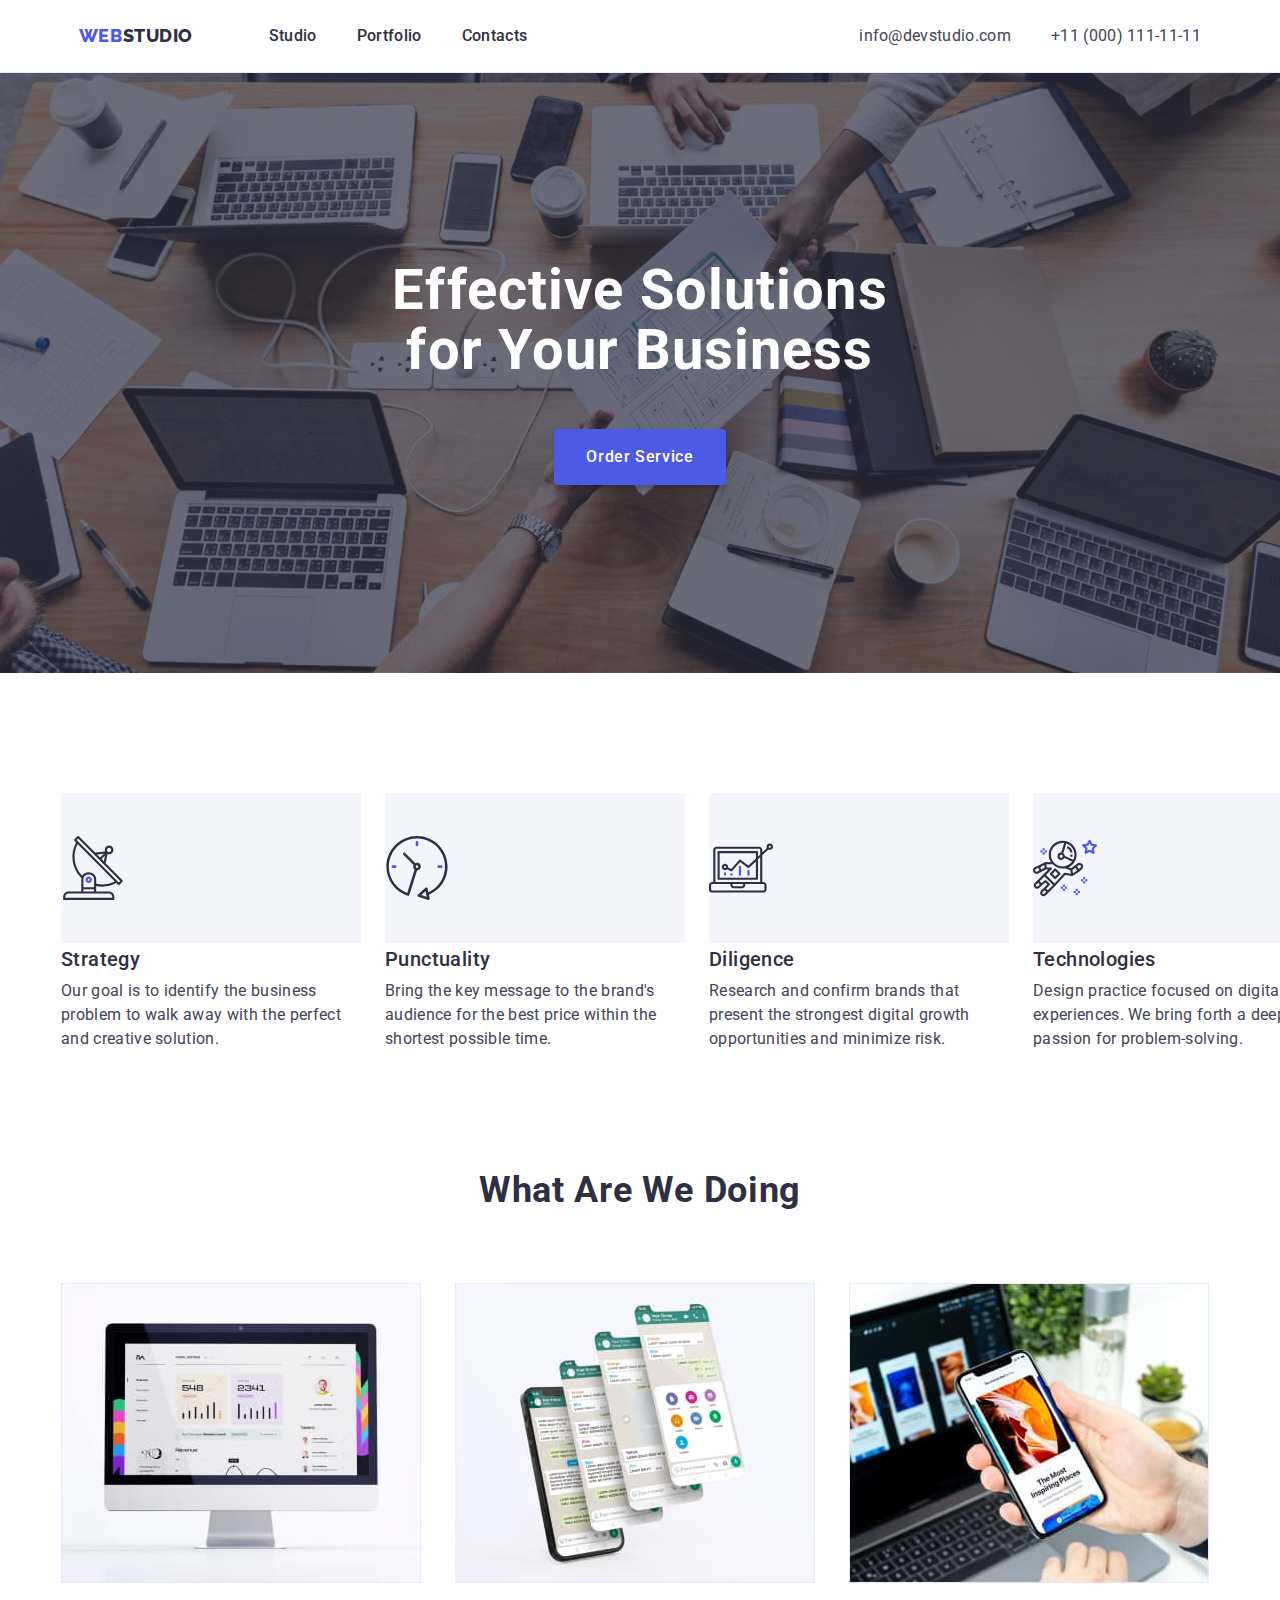
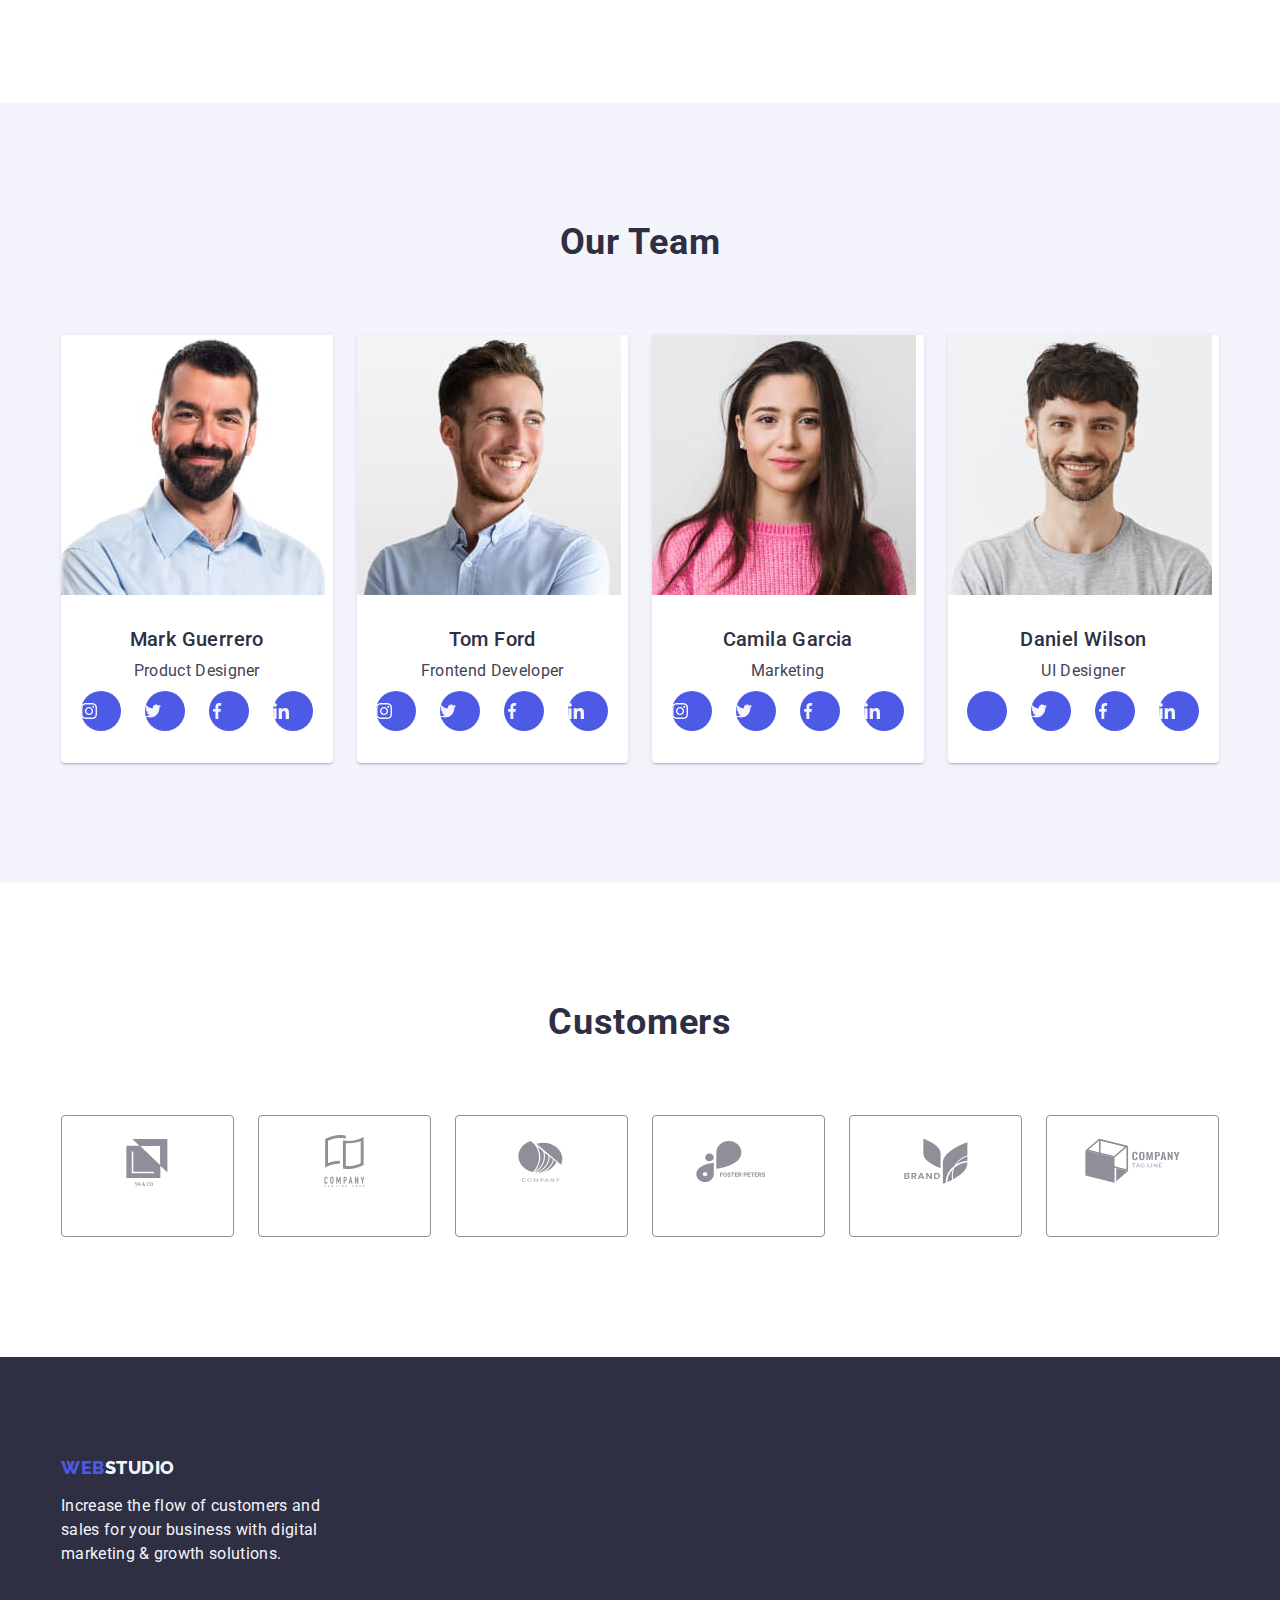
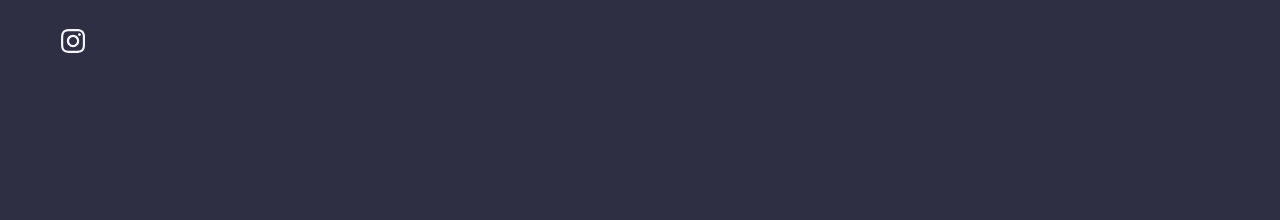
==== index.html @ 4e918d01 "draft 1" ====
<!DOCTYPE html>
<html lang="en">
<head>
    <meta charset="UTF-8">
    <meta name="viewport" content="width=device-width, initial-scale=1.0">
    <title>WebStudio</title> 
    <link rel="stylesheet" href="https://cdnjs.cloudflare.com/ajax/libs/modern-normalize/2.0.0/modern-normalize.min.css" integrity="sha512-4xo8blKMVCiXpTaLzQSLSw3KFOVPWhm/TRtuPVc4WG6kUgjH6J03IBuG7JZPkcWMxJ5huwaBpOpnwYElP/m6wg==" crossorigin="anonymous" referrerpolicy="no-referrer" />
    <link rel="stylesheet" href="./css/styles.css">
    <link rel="preconnect" href="https://fonts.googleapis.com">
    <link rel="preconnect" href="https://fonts.gstatic.com" crossorigin>
    <link href="https://fonts.googleapis.com/css2?family=Raleway:wght@800&family=Roboto:ital,wght@0,400;0,500;0,700;1,900&display=swap" rel="stylesheet">
</head>
<body>
    
    <header class="header">        
        <div class="container">
            <nav class="navigation">
                <a href="./index.html" class="header-logo link">Web<span class="header-logo-studio">Studio</span></a>
                <ul class="nav-menu list">               
                    <li><a class="nav-menu-studio link" href="./index.html">Studio</a></li>
                    <li><a class="nav-menu-studio link" href="./portfolio.html">Portfolio</a></li>
                    <li><a class="nav-menu-studio link" href="">Contacts</a></li>
                </ul>
            </nav>
            <address class="address-menu">
                <ul class="address-menu-list list">
                    <li><a href="mailto:info@devstudio.com" class="address-menu-list-item link">info@devstudio.com</a></li>
                    <li><a href="tel:+110001111111"  class="address-menu-list-item link">+11 (000) 111-11-11</a></li>
                </ul>
            </address>
        </div>
    </header>   
    <main>
        <section class="section-studio-first">
            <div class="container">
                <h1 class="webstudio-title">Effective Solutions for Your Business</h1>
                <button class="order-service" type="button">Order Service</button>
            </div>
        </section>
        <section class="section-studio-second">
            <div class="container">
                <h2 class="visually-hidden">WebStudio principles</h2>
                <ul class="section-studio-list list">
                    <li class="section-studio-list-element">
                        <svg class="studio-list-images">
                            <use href="./images/icons.svg#icon-antenna" width="64"></use>
                        </svg>
                        <h3 class="section-studio-list-item">Strategy</h3>
                        <p class="section-studio-list-text">Our goal is to identify the business problem to walk away with the perfect and creative solution.</p>
                    </li>
                    <li class="section-studio-list-element">
                        <svg class="studio-list-images">
                            <use href="./images/icons.svg#icon-clock" width="64"></use>
                        </svg>
                        <h3 class="section-studio-list-item">Punctuality</h3>
                        <p class="section-studio-list-text">Bring the key message to the brand's audience for the best price within the shortest possible time.</p>
                    </li>
                    <li class="section-studio-list-element">
                        <svg class="studio-list-images">
                            <use href="./images/icons.svg#icon-diagram" width="64"></use>
                        </svg>
                        <h3 class="section-studio-list-item">Diligence</h3>
                        <p class="section-studio-list-text">Research and confirm brands that present the strongest digital growth opportunities and minimize risk.</p>
                    </li>
                    <li class="section-studio-list-element">
                        <svg class="studio-list-images">
                            <use href="./images/icons.svg#icon-astronaut" width="64"></use>
                        </svg>
                        <h3 class="section-studio-list-item">Technologies</h3>
                        <p class="section-studio-list-text">Design practice focused on digital experiences. We bring forth a deep passion for problem-solving.</p>
                    </li>
                </ul>
            </div>
        </section>

        <section class="section-studio-third">
            <div class="container">
                <h2 class="section-studio-title">What are we doing</h2>            
                <ul class="section-studio-list list">
                    <li class="studio-image">
                        <img src="./images/studio-computer.jpg" width="360" alt="PC Screen">
                    </li>
                    <li class="studio-image">
                        <img src="./images/studio-phonescreen.jpg" width="360" alt="Phone">
                    </li>
                    <li class="studio-image">
                        <img src="./images/studio-phone-comp.jpg" width="360" alt="Phone and Notebook">
                    </li>
                </ul>       
            </div>     
        </section>

        <section class="section-studio-fourth">
            <div class="container">
                <h2 class="section-studio-title">Our Team</h2>
                <ul class="section-studio-list list">
                    <li class="section-studio-list-box">
                        <img src="./images/studio-team-mark.jpg" alt="Mark Guerrero" width="264" class="team-photo link">
                        <div class="team-name-position">
                            <h3 class="section-studio-list-name">Mark Guerrero</h3>
                            <p class="section-studio-list-position">Product Designer</p>
                            <div class="social-links">
                                <a href="https://www.instagram.com/" target="_blank" class="link">
                                    <svg class="social-links-item">
                                        <use href="./images/icons.svg#icon-instagram" width="16"></use>
                                    </svg>
                                </a>
                                <a href="https://www.twitter.com/" target="_blank" class="link">
                                    <svg class="social-links-item">
                                        <use href="./images/icons.svg#icon-twitter" width="16"></use>
                                    </svg>
                                </a>
                                <a href="https://www.facebook.com/" target="_blank" class="link">
                                    <svg class="social-links-item">
                                        <use href="./images/icons.svg#icon-facebook" width="16"></use>
                                    </svg>
                                </a>
                                <a href="https://www.linkedin.com/" target="_blank" class="link">
                                    <svg class="social-links-item">
                                        <use href="./images/icons.svg#icon-linkedin" width="16"></use>
                                    </svg>
                                </a>
                            </div>
                        </div>
                    </li>
                    <li class="section-studio-list-box">
                        <img src="./images/studio-team-tom.jpg" alt="Tom Ford" width="264" class="team-photo link">
                        <div class="team-name-position">
                            <h3 class="section-studio-list-name">Tom Ford</h3>
                            <p class="section-studio-list-position">Frontend Developer</p>
                            <div class="social-links">
                                <a href="https://www.instagram.com/" target="_blank" class="link">
                                    <svg class="social-links-item">
                                        <use href="./images/icons.svg#icon-instagram" width="16"></use>
                                    </svg>
                                </a>
                                <a href="https://www.twitter.com/" target="_blank" class="link">
                                    <svg class="social-links-item">
                                        <use href="./images/icons.svg#icon-twitter" width="16"></use>
                                    </svg>
                                </a>
                                <a href="https://www.facebook.com/" target="_blank" class="link">
                                    <svg class="social-links-item">
                                        <use href="./images/icons.svg#icon-facebook" width="16"></use>
                                    </svg>
                                </a>
                                <a href="https://www.linkedin.com/" target="_blank" class="link">
                                    <svg class="social-links-item">
                                        <use href="./images/icons.svg#icon-linkedin" width="16"></use>
                                    </svg>
                                </a>
                            </div>
                        </div>
                    </li>
                    <li class="section-studio-list-box">
                        <img src="./images/studio-team-camila.jpg" alt="Camila Garcia" width="264" class="team-photo link">
                        <div class="team-name-position">
                            <h3 class="section-studio-list-name">Camila Garcia</h3>
                            <p class="section-studio-list-position">Marketing</p>
                            <ul class="social-links">
                                <li>
                                    <a href="https://www.instagram.com/" target="_blank" class="link">
                                        <svg class="social-links-item">
                                            <use href="./images/icons.svg#icon-instagram" width="16" fill="none"></use>
                                        </svg>
                                    </a>
                                </li>
                                <li>
                                    <a href="https://www.twitter.com/" target="_blank" class="link">
                                        <svg class="social-links-item">
                                            <use href="./images/icons.svg#icon-twitter" width="16"></use>
                                        </svg>
                                    </a>
                                </li>
                                <li>
                                    <a href="https://www.facebook.com/" target="_blank" class="link">
                                        <svg class="social-links-item">
                                            <use href="./images/icons.svg#icon-facebook" width="16"></use>
                                        </svg>
                                    </a>
                                </li>
                                <li>
                                    <a href="https://www.linkedin.com/" target="_blank" class="link">
                                        <svg class="social-links-item">
                                            <use href="./images/icons.svg#icon-linkedin" width="16"></use>
                                        </svg>
                                    </a>
                                </li>
                            </ul>
                        </div>
                    </li>
                    <li class="section-studio-list-box">
                        <img src="./images/studio-team-daniel.jpg" alt="Daniel Wilson" width="264" class="team-photo link">
                        <div class="team-name-position">
                            <h3 class="section-studio-list-name">Daniel Wilson</h3>
                            <p class="section-studio-list-position">UI Designer</p>
                            <ul class="social-links">
                                <li class="social-links-item">
                                    <a href="https://www.instagram.com/" target="_blank" class="social-links-btn link">
                                        <svg">
                                            <use href="./images/icons.svg#icon-instagram" width="16"></use>
                                        </svg>
                                    </a>
                                </li>
                                <li class="social-links-item">
                                    <a href="https://www.twitter.com/" target="_blank" class="social-links-btn link">
                                        <svg>
                                            <use href="./images/icons.svg#icon-twitter" width="16"></use>
                                        </svg>
                                    </a>
                                </li class="social-links-item">
                                <li>
                                    <a href="https://www.facebook.com/" target="_blank" class="social-links-btn link">
                                        <svg>
                                            <use href="./images/icons.svg#icon-facebook" width="16"></use>
                                        </svg>
                                    </a>
                                </li class="social-links-item">
                                <li>
                                    <a href="https://www.linkedin.com/" target="_blank" class="social-links-btn link">
                                        <svg>
                                            <use href="./images/icons.svg#icon-linkedin" width="16"></use>
                                        </svg>
                                    </a>
                                </li>
                            </ul>
                        </div>
                    </li>
                </ul>
            </div>
        </section>
        <section class="section-studio-fifth">
            <div class="container">
                <h2 class="section-studio-title">Customers</h2>
                <ul class="customers-list">
                    <li class="customers-list-item">
                        <svg class="costomers-logo" width="104" height="56">
                            <use href="./images/icons.svg#icon-logo-client-1"></use>
                        </svg>
                    </li>
                    <li class="customers-list-item">
                        <svg class="costomers-logo" width="104" height="56">
                            <use href="./images/icons.svg#icon-logo-client-2"></use>
                        </svg>
                    </li>
                    <li class="customers-list-item">
                        <svg class="costomers-logo" width="104" height="56">
                            <use href="./images/icons.svg#icon-logo-client-3"></use>
                        </svg>
                    </li>
                    <li class="customers-list-item">
                        <svg class="costomers-logo" width="104" height="56">
                            <use href="./images/icons.svg#icon-logo-client-4"></use>
                        </svg>  
                    </li>           
                    <li class="customers-list-item">
                        <svg class="costomers-logo" width="104" height="56">
                            <use href="./images/icons.svg#icon-logo-client-5"></use>
                        </svg>  
                    </li>               
                    <li class="customers-list-item">
                        <svg class="costomers-logo" width="104" height="56">
                            <use href="./images/icons.svg#icon-logo-client-6"></use>
                        </svg>
                    </li>                 

                </ul>
            </div>
        </section>
    </main>

    <footer class="footer">
        <div class="container">
            <div class="footer-wrap">
                <div class="footer-part-first">
                    <a href="./index.html" class="footer-logo link">Web<span class="footer-logo-studio">Studio</span></a>
                <p class="footer-text">Increase the flow of customers and sales for your business with digital marketing & growth solutions.</p>
                </div> 
                <ul class="footer-social-list">
                    <li>
                        <a href="https://www.instagram.com/" target="_blank" class="link">
                            <svg class="footer-links-btn">
                                <use href="./images/icons.svg#icon-instagram" width="24"></use>
                            </svg>
                        </a> 
                    </li>
                </ul>
            </div>
        </div>
        
    </footer>

</body>
</html>
---- css/styles.css ----
h1,
h2,
h3,
h4,
h5,
h6 {
    margin: 0;
}
p {
    margin: 0;
}
ul {
    margin: 0;
    padding: 0;
    list-style-type: none;
}
img {
    display: block;
    max-width: 100%;
}   
:root {
    --primary-font: 'Roboto', sans-serif;
    --title-font: 'Raleway', sans-serif;
    --primary-black-color: #2E2F42;
    --primary-white-color: #FFFFFF;
    --primary-brand-color: #4D5AE5;
    --pressed-state-color: #404BBF;
    --body-text-color: #434455;
    --helper-text-color: #8E8F99;
    --primary-success-color: #31D0AA;
    --primary-accent-color: #E7E9FC;
    --secondary-accent-color: #0288d1;
    --active-link-color: #f44336;
    --white: #FFF;
    --cloud: #F4F4FD;
    --grey-70perc: #2E2F42B2;
}
body {
    font-family: var(--primary-font);
    color: var(--body-text-color);
    background-color: var(--primary-white-color);
    margin: 0;   
}
.list {
    list-style: none;
}
.link {
    text-decoration: none;    
}
address {
    font-style: normal;
}
.container {
    padding-left: 15px;
    padding-right: 15px;
    width: 1158px;
    justify-content: center;
    margin: 0 auto;
}

.visually-hidden {
    position: absolute;
    width: 1px;
    height: 1px;
    margin: -1px;
    border: 0;
    padding: 0;
    white-space: nowrap;
    clip-path: inset(100%);
    clip: rect(0 0 0 0);
    overflow: hidden;
    }
/* header */
header {
    background-color: var(--white);
    margin: 0;
    list-style-type: none;
    padding: 24px 0;
    border-bottom: 1px solid var(--primary-accent-color);
}
.header .container {
    display: flex;
    padding-left: 15;  
    padding-right: 15;
}
.navigation {
    display: flex;
    margin-right: 332px;
    align-items: center; 
}
.nav-menu {
    display: flex;
    gap: 40px;
}
.address-menu-list {
    display: flex;
    gap: 40px;
}
.header-logo {
    font-family: var(--title-font);
    font-size: 18px;
    font-weight: 800;
    letter-spacing: 0.03em;
    text-transform: uppercase;
    line-height: 1.17;
    color: var(--primary-brand-color);  
    margin-right: 76px;  
}
.header-logo-studio {
    color: var(--primary-black-color);
    padding: 24px 0;
}
.nav-menu-studio {
    font-size: 16px;
    font-weight: 500;
    letter-spacing: 0.02em;
    line-height: 1.5;
    color: var(--primary-black-color);
    padding: 24px 0;

}
.nav-menu-studio:hover,
.nav-menu-studio:focus {
    color: var(--pressed-state-color);

}
.address-menu-list-item {
    font-size: 16px;
    line-height: 1.5;
    letter-spacing: 0.02em;
    color: var(--body-text-color);
}
.address-menu-list-item:hover,
.address-menu-list-item:focus {
    color: var(--pressed-state-color);
}

/* Studio sections*/

.section-studio-first {
    background: var(--grey-70perc);
    background-image: linear-gradient(rgba(46, 47, 66, 0.7), 
    rgba(46, 47, 66, 0.7)), 
    url(../images/people-office.jpg);
    padding: 188px 0;
    background-repeat: no-repeat;
    background-position: center center;
    background-size: cover;
}
.section-studio-first .container {
    display: flex;
    text-align: center;   
    flex-direction: column;
    align-items: center;
}
.webstudio-title {    
    font-size: 56px;
    line-height: 1.07;
    letter-spacing: 0.02em;
    color: var(--primary-white-color); 
    max-width: 496px;
}
.order-service {
    display: block;
    font-family: var(--primary-font);
    background: var(--primary-brand-color);
    color: var(--primary-white-color);
    font-weight: 500;
    font-size: 16px;
    line-height: 1.5;
    letter-spacing: 0.04em;
    cursor: pointer;
    padding: 16px 32px;
    border-radius: 4px;
    box-shadow: 0px 4px 4px 0px rgba(0, 0, 0, 0.15);
    border: none;
    margin-top: 48px;
    min-width: 169px;  
    height: 56px;
    }
.order-service:hover,
.order-service:focus {
    background-color: var(--pressed-state-color);
}
.section-studio-title {
    font-size: 36px;
    line-height: 1.11;
    text-align: center;
    letter-spacing: 0.02em;
    text-transform: capitalize;
    color: var(--primary-black-color);
    margin-bottom: 72px;
}
.section-studio-second,
.section-studio-third,
.section-studio-fourth,
.section-studio-fifth {
    padding: 120px 0;
}
.section-studio-second {
    padding-bottom: 0;
}
.section-studio-fourth {
    background-color: var(--cloud);
}
.section-studio-list {
    display: flex; 
    gap: 24px;    
}
.studio-list-images {
    background-color: var(--cloud);
}
.section-studio-list-element {
    flex-basis: calc((100% - 72px) / 4);
}
.section-studio-list-name {
    background-color: var(--primary-white-color);
    margin-bottom: 8px;
    text-align: center;
}
.section-studio-list-item,
.section-studio-list-name {
    color: var(--primary-black-color);
    font-size: 20px;
    font-weight: 500;
    line-height: 24px;
    letter-spacing: 0.02em;
    line-height: 1.2;
    margin-bottom: 8px;
}
.section-studio-list-text,
.section-studio-list-position {
    color: var(--body-text-color);
    font-size: 16px;
    line-height: 1.5;
    letter-spacing: 0.02em;    
}
.section-studio-list-position {
    text-align: center;
    margin-bottom: 8px;
}
.studio-image {
    flex-basis: calc((100% - 48px) / 3);
}
.section-studio-list-box {
    background-color: var(--primary-white-color);
    flex-basis: calc((100% - 3 * 24px) / 4);
    border-radius: 0px 0px 4px 4px;
    box-shadow: 0px 2px 1px 0px rgba(46, 47, 66, 0.08), 0px 1px 1px 0px rgba(46, 47, 66, 0.16), 0px 1px 6px 0px rgba(46, 47, 66, 0.08);
}
.team-photo {
    background-color: var(--primary-white-color);
}
.team-name-position {
    padding: 32px 16px;
}
.social-links {
    display: flex;
    gap: 24px;
    flex-shrink: 0;
    align-self: flex-end;
    justify-content: center;
    align-items: center;
}
.social-links-item {
    display: flex;
    justify-content: center;
    align-items: center;
} 
.social-links .link {
    display: flex;
    justify-content: center;
    align-items: center;
    width: 40px;
    height: 40px;
    border-radius: 50%;
    background-color: var(--primary-brand-color);
}
.social-links .link:hover {
    background-color: var(--primary-success-color);
}
.customers-list {
    display: flex;
    justify-content: center;
    align-items: center; 
    gap: 24px;
    padding: 0;
    margin: 0;
    list-style: none;
    
}
.customer-logo {  

    align-items: center; 
    fill: #2a2a2a;
    
}
.customers-list-item {
    border-radius: 4px;
    border: 1px solid var(--helper-text-color);
    width: 168px;
    height: 88px;
    padding: 16px 32px;
}

/* footer */
.footer {
    background-color: var(--primary-black-color);
    padding: 100px 0;
}
.footer-logo {
    display: inline-block;
    font-family: var(--title-font);
    font-size: 18px;
    font-weight: 800;
    letter-spacing: 0.54px;
    text-transform: uppercase;
    line-height: 1.17;
    color: var(--primary-brand-color);  
    margin-bottom: 16px;
}
.footer-logo-studio {
    color: var(--cloud);
}
.footer-text {
    color: var(--cloud);
    line-height: 1.5;
    letter-spacing: 0.02em;
    max-width: 264px;
}
/* portfolio */
.portfolio-main {
    padding-top: 96px;
    padding-bottom: 120px;
}
.portfolio-buttons-list {
    display: flex;
    justify-content: center;
    gap: 24px;
    margin-bottom: 72px;
}
.portfolio-button-item {
    font-family: var(--primary-font);
    background-color: var(--cloud);
    color: var(--primary-brand-color);
    font-size: 16px;
    font-weight: 500;
    letter-spacing: 0.04em;
    line-height: 1.5;
    cursor: pointer;
    padding: 12px 24px;
    border-radius: 4px;
    border: 1px solid var(--primary-accent-color);
}
.portfolio-button-item:hover,
.portfolio-button-item:focus {
    color: var(--primary-white-color);
    background-color: var(--pressed-state-color);
    border: 1px solid transparent;
}
.portfolio-job-projects-item {
    display: flex;
    width: calc((100% - 48px)/3);
    border-bottom: 1px solid var(--primary-accent-color);
    }
.portfolio-job-projects-item {
    width: calc((100% - 48px)/3);         
}
.portfolio-job-projects-list {
    display: flex;
    flex-wrap: wrap;
    column-gap: 24px;
    row-gap: 48px;
    }
.portfolio-job-projects-name {
    display: flex;
    font-weight: 500;
    font-size: 20px;
    line-height: 1.2;
    letter-spacing: 0.02em;
    color: var(--primary-black-color); 
    margin-bottom: 8px;   
}
.portfolio-job-projects-theme {
    display: flex;
    font-size: 16px;
    line-height: 1.5;
    letter-spacing: 0.02em;
    color: var(--body-text-color); 
}
.job-projects-discription {
    padding: 32px 16px;
    border: 1px solid var(--primary-accent-color);
    border-top: none;
}
.overlay {
    display: inline-block;
    padding: 8px;
    background-color: #3f51b5;
    color: #fff;
    font-family: sans-serif;
    position: absolute;
    top: 0;
    left: 0;
    width: 100%;
    height: 100%;
    transform: translateY(100%);
    transition: transform 250ms ease-in-out;
    }
.portfolio-job-projects-item:hover .overlay {
    transform: translateY(0);
}
.portfolio-photo {
    overflow: hidden;
}
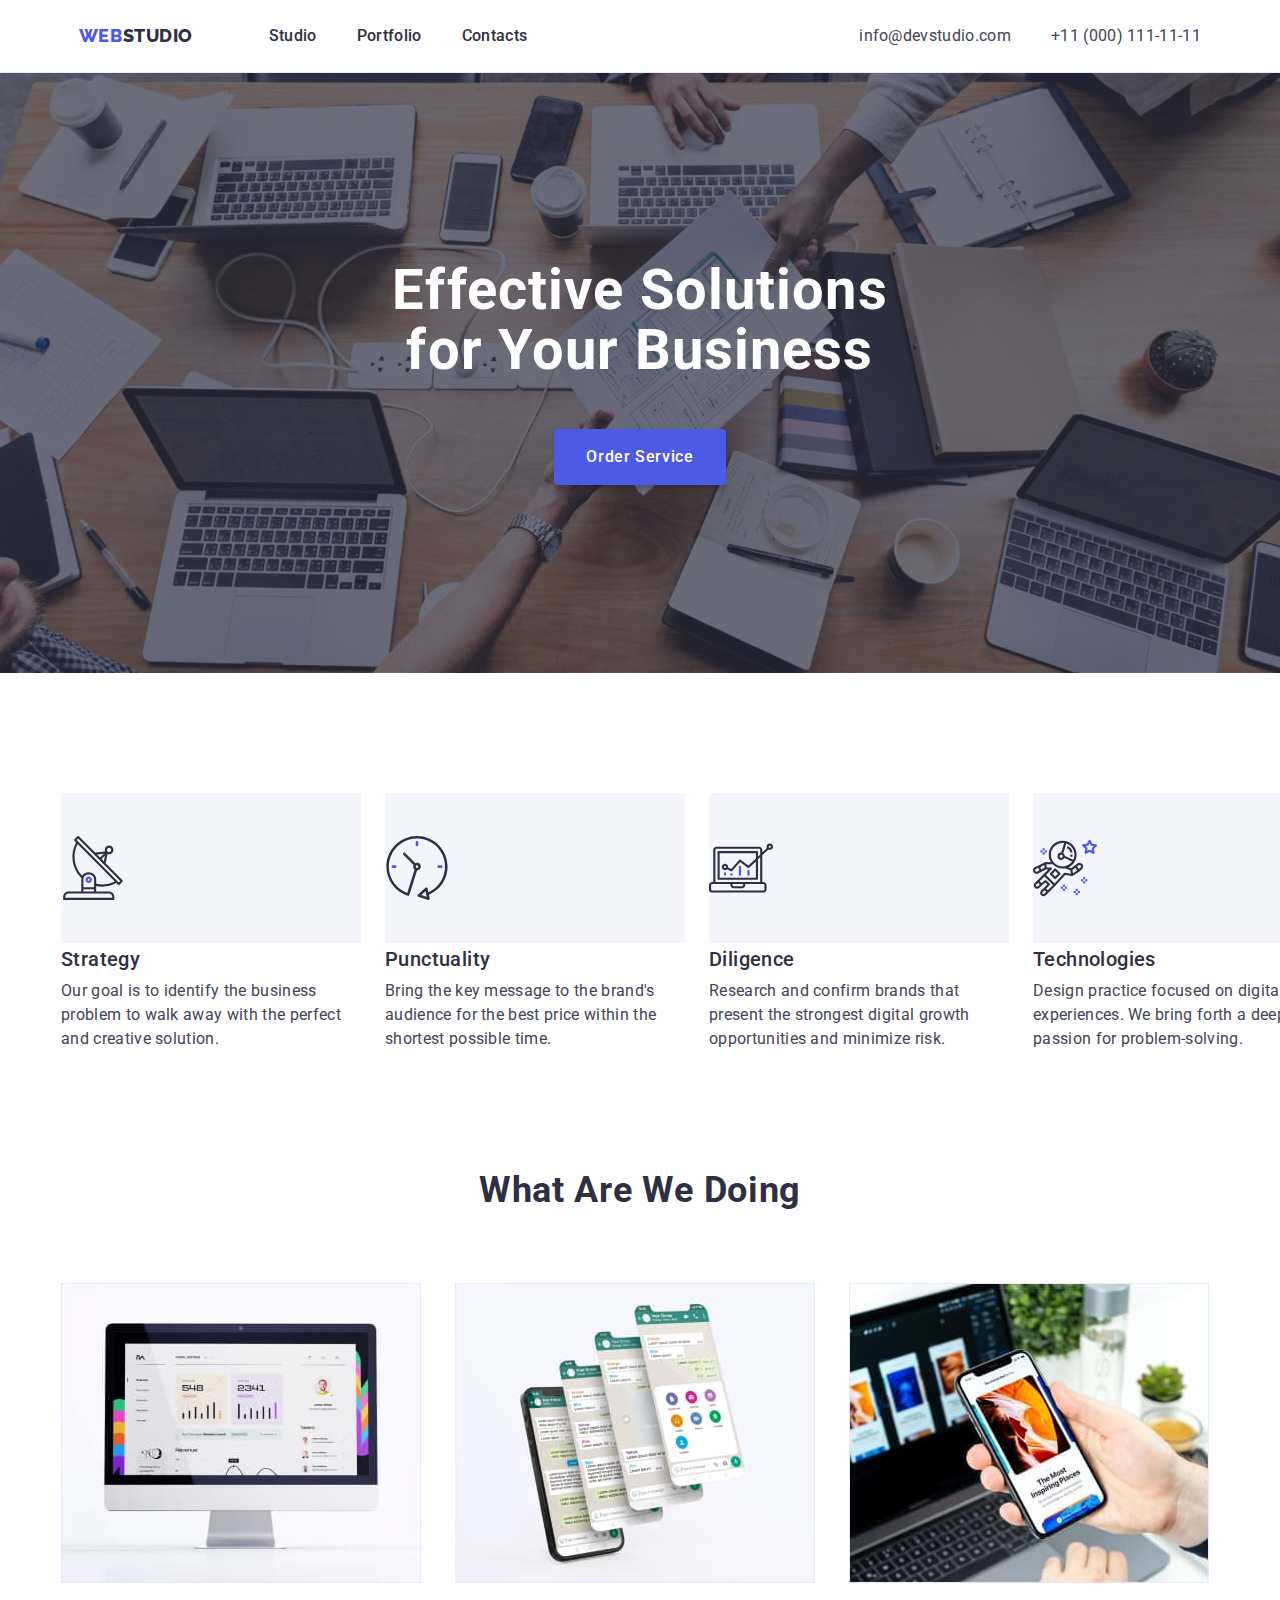
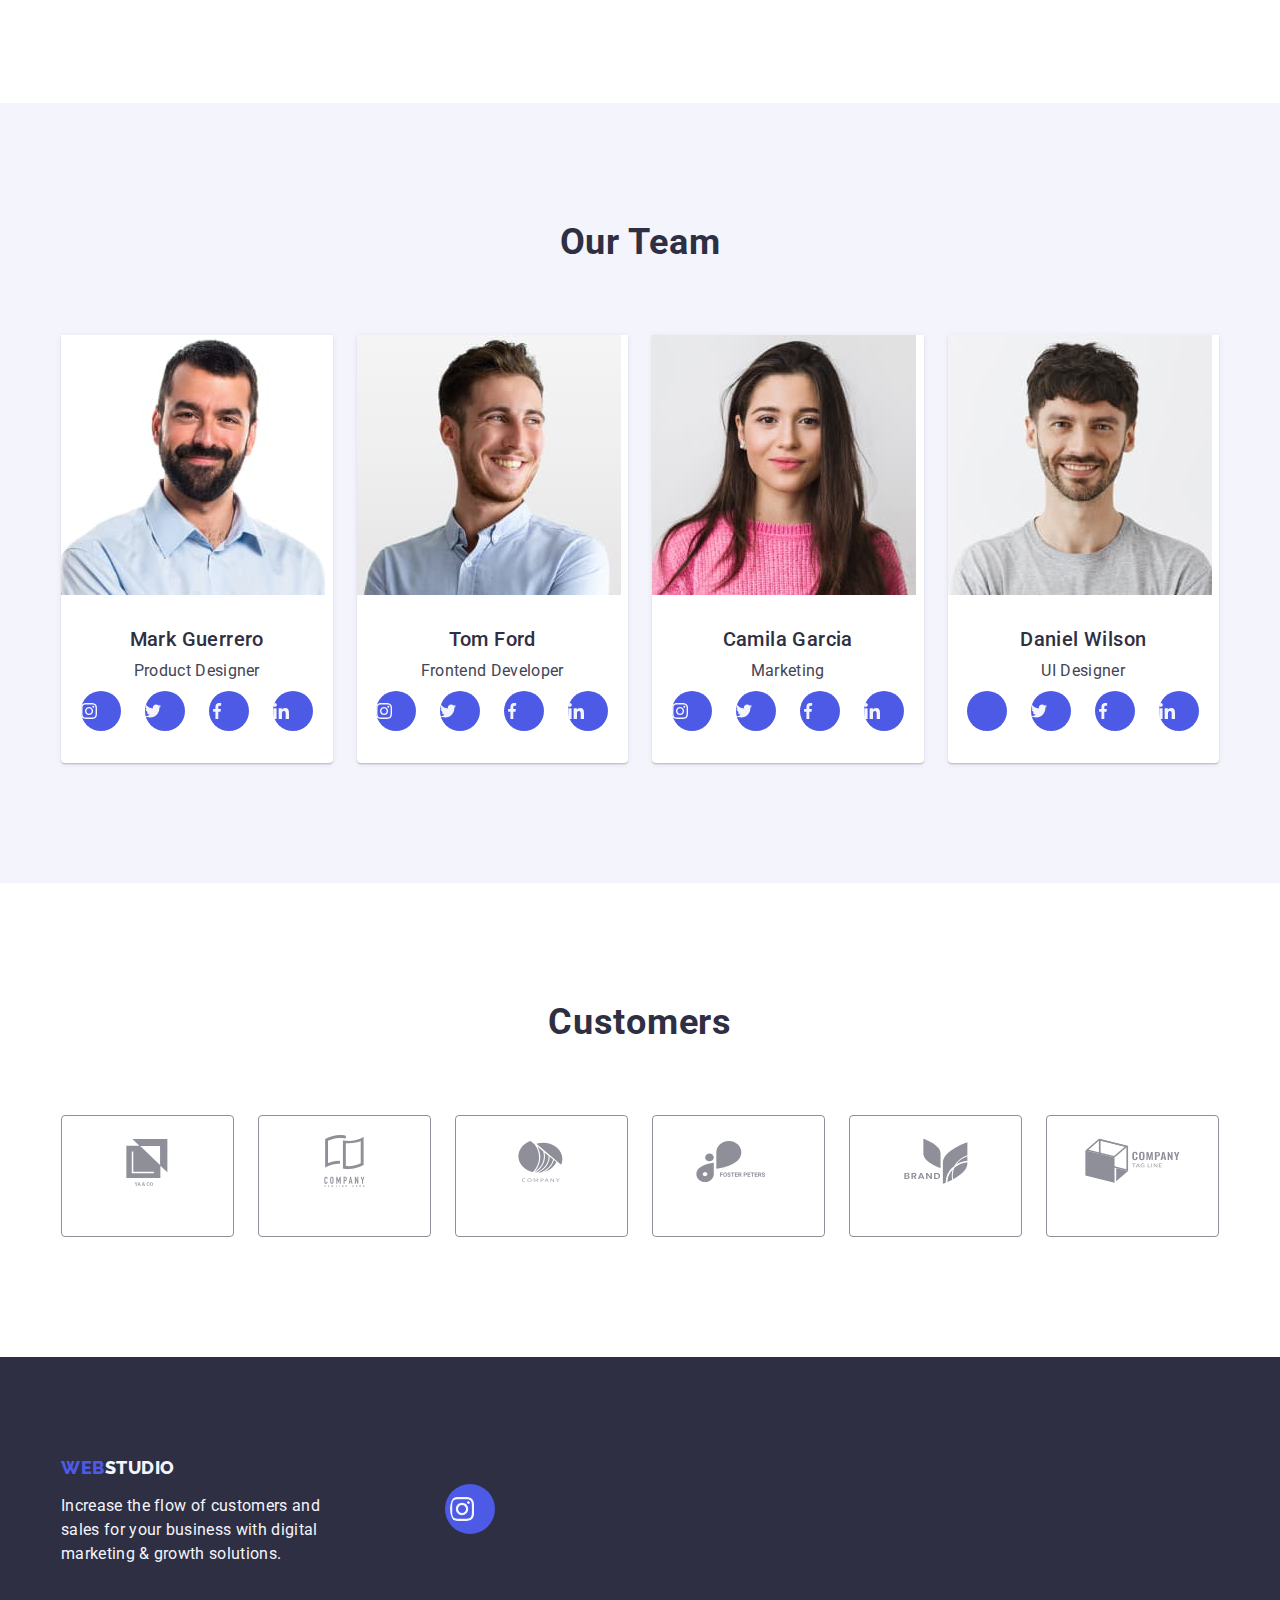
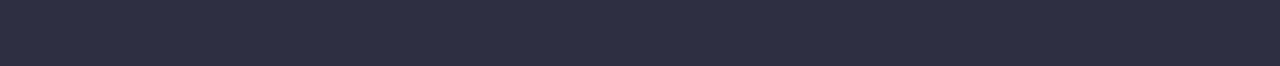
==== commit 5c7bf7ef: "draft 2" ====
--- a/index.html
+++ b/index.html
@@ -278,7 +278,7 @@
                 </div> 
                 <ul class="footer-social-list">
                     <li>
-                        <a href="https://www.instagram.com/" target="_blank" class="link">
+                        <a href="https://www.instagram.com/" target="_blank" class="social-links-btn link">
                             <svg class="footer-links-btn">
                                 <use href="./images/icons.svg#icon-instagram" width="24"></use>
                             </svg>
--- a/css/styles.css
+++ b/css/styles.css
@@ -318,6 +318,7 @@
     line-height: 1.17;
     color: var(--primary-brand-color);  
     margin-bottom: 16px;
+    box-sizing: border-box;
 }
 .footer-logo-studio {
     color: var(--cloud);
@@ -327,6 +328,27 @@
     line-height: 1.5;
     letter-spacing: 0.02em;
     max-width: 264px;
+}
+.footer-wrap {
+    display: flex;
+    align-items: center;	
+}
+.footer-part-first {
+    margin-right: 120px;
+}
+.footer-social-list {
+    
+}
+.footer-links-btn {
+    position: relative;
+    padding: 5px;
+    width: 40px;
+    height: 40px;
+    text-align: center;
+    text-decoration: none;
+    border-radius: 50%;
+    background-color: var(--primary-brand-color);
+    align-self: flex-end;
 }
 /* portfolio */
 .portfolio-main {
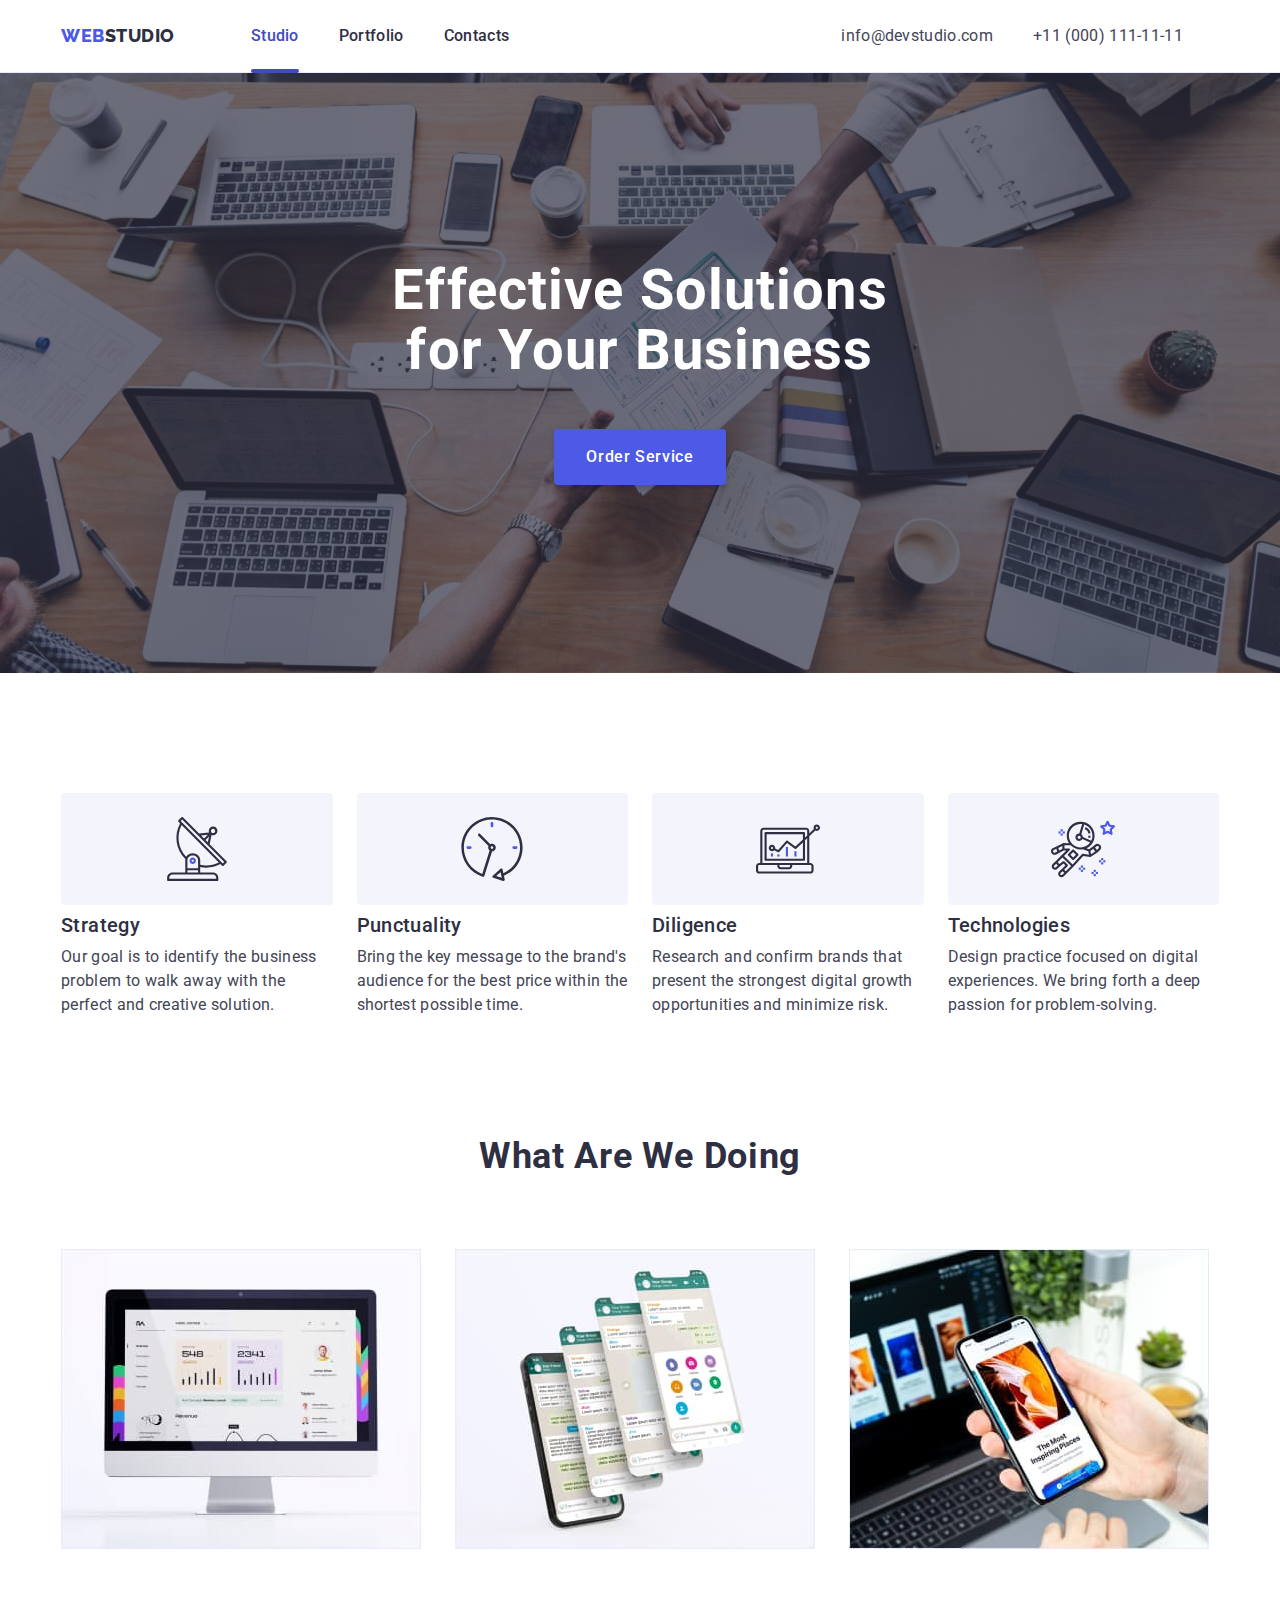
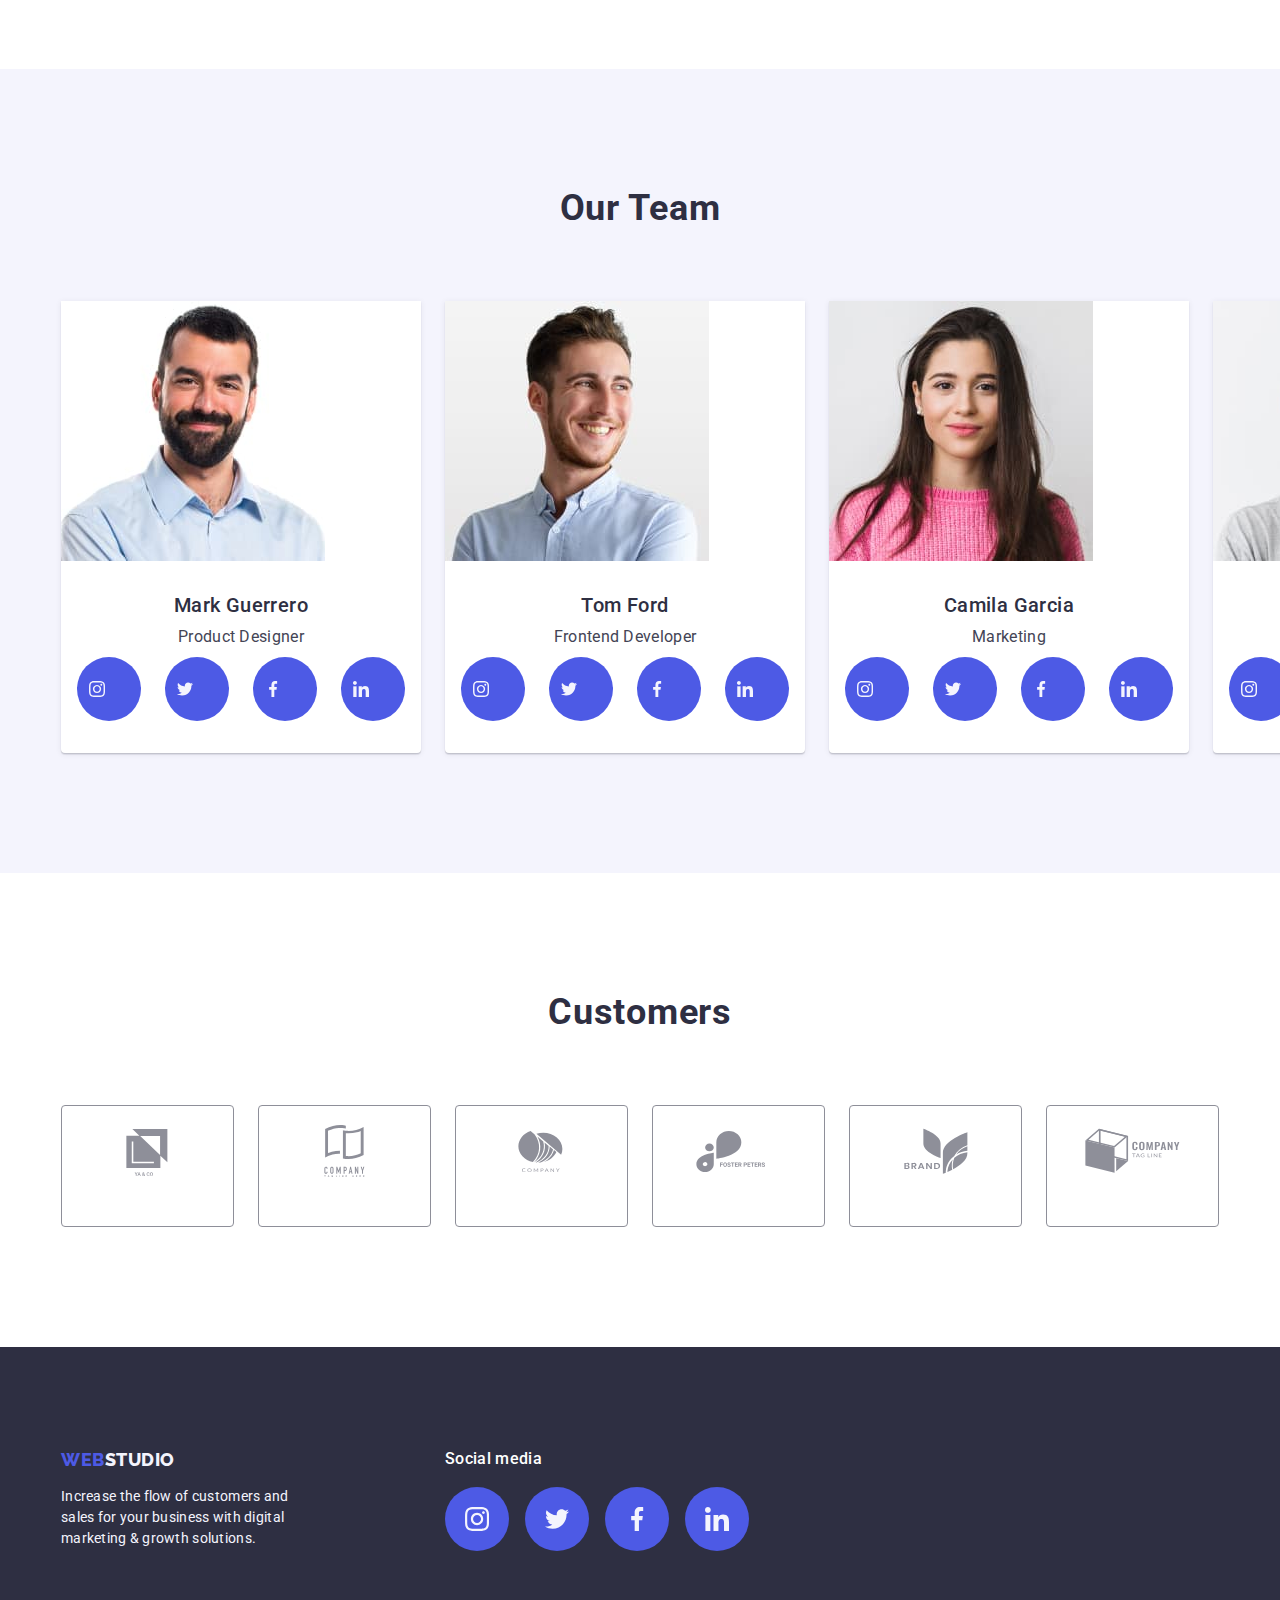
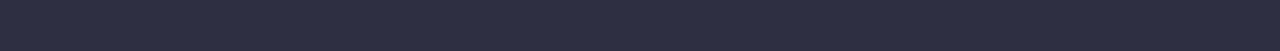
==== commit 07503274: "draft 3" ====
--- a/index.html
+++ b/index.html
@@ -17,7 +17,7 @@
             <nav class="navigation">
                 <a href="./index.html" class="header-logo link">Web<span class="header-logo-studio">Studio</span></a>
                 <ul class="nav-menu list">               
-                    <li><a class="nav-menu-studio link" href="./index.html">Studio</a></li>
+                    <li><a class="nav-menu-studio link current" href="./index.html">Studio</a></li>
                     <li><a class="nav-menu-studio link" href="./portfolio.html">Portfolio</a></li>
                     <li><a class="nav-menu-studio link" href="">Contacts</a></li>
                 </ul>
@@ -31,41 +31,51 @@
         </div>
     </header>   
     <main>
+        <!-- hero section -->
         <section class="section-studio-first">
             <div class="container">
                 <h1 class="webstudio-title">Effective Solutions for Your Business</h1>
-                <button class="order-service" type="button">Order Service</button>
-            </div>
-        </section>
+                <button class="order-service" data-modal-open type="button">Order Service</button>
+            </div>
+        </section>
+        <!-- second section -->
         <section class="section-studio-second">
             <div class="container">
                 <h2 class="visually-hidden">WebStudio principles</h2>
                 <ul class="section-studio-list list">
                     <li class="section-studio-list-element">
-                        <svg class="studio-list-images">
-                            <use href="./images/icons.svg#icon-antenna" width="64"></use>
-                        </svg>
+                        <div class="studio-image-box">
+                            <svg class="studio-list-images" width="64">
+                                <use href="./images/icons.svg#icon-antenna"></use>
+                            </svg>
+                        </div>
                         <h3 class="section-studio-list-item">Strategy</h3>
                         <p class="section-studio-list-text">Our goal is to identify the business problem to walk away with the perfect and creative solution.</p>
                     </li>
                     <li class="section-studio-list-element">
-                        <svg class="studio-list-images">
-                            <use href="./images/icons.svg#icon-clock" width="64"></use>
-                        </svg>
+                        <div class="studio-image-box">
+                            <svg class="studio-list-images icon" width="64">
+                                <use href="./images/icons.svg#icon-clock"></use>
+                            </svg>
+                        </div>
                         <h3 class="section-studio-list-item">Punctuality</h3>
                         <p class="section-studio-list-text">Bring the key message to the brand's audience for the best price within the shortest possible time.</p>
                     </li>
                     <li class="section-studio-list-element">
-                        <svg class="studio-list-images">
-                            <use href="./images/icons.svg#icon-diagram" width="64"></use>
-                        </svg>
+                        <div class="studio-image-box">
+                            <svg class="studio-list-images icon" width="64">
+                                <use href="./images/icons.svg#icon-diagram"></use>
+                            </svg>
+                        </div>
                         <h3 class="section-studio-list-item">Diligence</h3>
                         <p class="section-studio-list-text">Research and confirm brands that present the strongest digital growth opportunities and minimize risk.</p>
                     </li>
                     <li class="section-studio-list-element">
-                        <svg class="studio-list-images">
-                            <use href="./images/icons.svg#icon-astronaut" width="64"></use>
-                        </svg>
+                        <div class="studio-image-box">
+                            <svg class="studio-list-images icon" width="64">
+                                <use href="./images/icons.svg#icon-astronaut"></use>
+                            </svg>
+                        </div>
                         <h3 class="section-studio-list-item">Technologies</h3>
                         <p class="section-studio-list-text">Design practice focused on digital experiences. We bring forth a deep passion for problem-solving.</p>
                     </li>
@@ -99,28 +109,36 @@
                         <div class="team-name-position">
                             <h3 class="section-studio-list-name">Mark Guerrero</h3>
                             <p class="section-studio-list-position">Product Designer</p>
-                            <div class="social-links">
-                                <a href="https://www.instagram.com/" target="_blank" class="link">
-                                    <svg class="social-links-item">
-                                        <use href="./images/icons.svg#icon-instagram" width="16"></use>
-                                    </svg>
-                                </a>
-                                <a href="https://www.twitter.com/" target="_blank" class="link">
-                                    <svg class="social-links-item">
-                                        <use href="./images/icons.svg#icon-twitter" width="16"></use>
-                                    </svg>
-                                </a>
-                                <a href="https://www.facebook.com/" target="_blank" class="link">
-                                    <svg class="social-links-item">
-                                        <use href="./images/icons.svg#icon-facebook" width="16"></use>
-                                    </svg>
-                                </a>
-                                <a href="https://www.linkedin.com/" target="_blank" class="link">
-                                    <svg class="social-links-item">
-                                        <use href="./images/icons.svg#icon-linkedin" width="16"></use>
-                                    </svg>
-                                </a>
-                            </div>
+                            <ul class="social-links">
+                                <li class="social-links-item">
+                                    <a href="https://www.instagram.com/" target="_blank" class="social-links-btn link">
+                                        <svg>
+                                            <use href="./images/icons.svg#icon-instagram" width="16"></use>
+                                        </svg>
+                                    </a>
+                                </li>
+                                <li class="social-links-item">
+                                    <a href="https://www.twitter.com/" target="_blank" class="social-links-btn link">
+                                        <svg>
+                                            <use href="./images/icons.svg#icon-twitter" width="16"></use>
+                                        </svg>
+                                    </a>
+                                </li>
+                                <li class="social-links-item">
+                                    <a href="https://www.facebook.com/" target="_blank" class="social-links-btn link">
+                                        <svg>
+                                            <use href="./images/icons.svg#icon-facebook" width="16"></use>
+                                        </svg>
+                                    </a>
+                                </li">
+                                <li class="social-links-item">
+                                    <a href="https://www.linkedin.com/" target="_blank" class="social-links-btn link">
+                                        <svg>
+                                            <use href="./images/icons.svg#icon-linkedin" width="16"></use>
+                                        </svg>
+                                    </a>
+                                </li>
+                            </ul>
                         </div>
                     </li>
                     <li class="section-studio-list-box">
@@ -128,28 +146,36 @@
                         <div class="team-name-position">
                             <h3 class="section-studio-list-name">Tom Ford</h3>
                             <p class="section-studio-list-position">Frontend Developer</p>
-                            <div class="social-links">
-                                <a href="https://www.instagram.com/" target="_blank" class="link">
-                                    <svg class="social-links-item">
-                                        <use href="./images/icons.svg#icon-instagram" width="16"></use>
-                                    </svg>
-                                </a>
-                                <a href="https://www.twitter.com/" target="_blank" class="link">
-                                    <svg class="social-links-item">
-                                        <use href="./images/icons.svg#icon-twitter" width="16"></use>
-                                    </svg>
-                                </a>
-                                <a href="https://www.facebook.com/" target="_blank" class="link">
-                                    <svg class="social-links-item">
-                                        <use href="./images/icons.svg#icon-facebook" width="16"></use>
-                                    </svg>
-                                </a>
-                                <a href="https://www.linkedin.com/" target="_blank" class="link">
-                                    <svg class="social-links-item">
-                                        <use href="./images/icons.svg#icon-linkedin" width="16"></use>
-                                    </svg>
-                                </a>
-                            </div>
+                            <ul class="social-links">
+                                <li class="social-links-item">
+                                    <a href="https://www.instagram.com/" target="_blank" class="social-links-btn link">
+                                        <svg>
+                                            <use href="./images/icons.svg#icon-instagram" width="16"></use>
+                                        </svg>
+                                    </a>
+                                </li>
+                                <li class="social-links-item">
+                                    <a href="https://www.twitter.com/" target="_blank" class="social-links-btn link">
+                                        <svg>
+                                            <use href="./images/icons.svg#icon-twitter" width="16"></use>
+                                        </svg>
+                                    </a>
+                                </li>
+                                <li class="social-links-item">
+                                    <a href="https://www.facebook.com/" target="_blank" class="social-links-btn link">
+                                        <svg>
+                                            <use href="./images/icons.svg#icon-facebook" width="16"></use>
+                                        </svg>
+                                    </a>
+                                </li">
+                                <li class="social-links-item">
+                                    <a href="https://www.linkedin.com/" target="_blank" class="social-links-btn link">
+                                        <svg>
+                                            <use href="./images/icons.svg#icon-linkedin" width="16"></use>
+                                        </svg>
+                                    </a>
+                                </li>
+                            </ul>
                         </div>
                     </li>
                     <li class="section-studio-list-box">
@@ -158,30 +184,30 @@
                             <h3 class="section-studio-list-name">Camila Garcia</h3>
                             <p class="section-studio-list-position">Marketing</p>
                             <ul class="social-links">
-                                <li>
-                                    <a href="https://www.instagram.com/" target="_blank" class="link">
-                                        <svg class="social-links-item">
-                                            <use href="./images/icons.svg#icon-instagram" width="16" fill="none"></use>
-                                        </svg>
-                                    </a>
-                                </li>
-                                <li>
-                                    <a href="https://www.twitter.com/" target="_blank" class="link">
-                                        <svg class="social-links-item">
+                                <li class="social-links-item">
+                                    <a href="https://www.instagram.com/" target="_blank" class="social-links-btn link">
+                                        <svg>
+                                            <use href="./images/icons.svg#icon-instagram" width="16"></use>
+                                        </svg>
+                                    </a>
+                                </li>
+                                <li class="social-links-item">
+                                    <a href="https://www.twitter.com/" target="_blank" class="social-links-btn link">
+                                        <svg>
                                             <use href="./images/icons.svg#icon-twitter" width="16"></use>
                                         </svg>
                                     </a>
                                 </li>
-                                <li>
-                                    <a href="https://www.facebook.com/" target="_blank" class="link">
-                                        <svg class="social-links-item">
+                                <li class="social-links-item">
+                                    <a href="https://www.facebook.com/" target="_blank" class="social-links-btn link">
+                                        <svg>
                                             <use href="./images/icons.svg#icon-facebook" width="16"></use>
                                         </svg>
                                     </a>
-                                </li>
-                                <li>
-                                    <a href="https://www.linkedin.com/" target="_blank" class="link">
-                                        <svg class="social-links-item">
+                                </li">
+                                <li class="social-links-item">
+                                    <a href="https://www.linkedin.com/" target="_blank" class="social-links-btn link">
+                                        <svg>
                                             <use href="./images/icons.svg#icon-linkedin" width="16"></use>
                                         </svg>
                                     </a>
@@ -197,7 +223,7 @@
                             <ul class="social-links">
                                 <li class="social-links-item">
                                     <a href="https://www.instagram.com/" target="_blank" class="social-links-btn link">
-                                        <svg">
+                                        <svg>
                                             <use href="./images/icons.svg#icon-instagram" width="16"></use>
                                         </svg>
                                     </a>
@@ -208,15 +234,15 @@
                                             <use href="./images/icons.svg#icon-twitter" width="16"></use>
                                         </svg>
                                     </a>
-                                </li class="social-links-item">
-                                <li>
+                                </li>
+                                <li class="social-links-item">
                                     <a href="https://www.facebook.com/" target="_blank" class="social-links-btn link">
                                         <svg>
                                             <use href="./images/icons.svg#icon-facebook" width="16"></use>
                                         </svg>
                                     </a>
-                                </li class="social-links-item">
-                                <li>
+                                </li">
+                                <li class="social-links-item">
                                     <a href="https://www.linkedin.com/" target="_blank" class="social-links-btn link">
                                         <svg>
                                             <use href="./images/icons.svg#icon-linkedin" width="16"></use>
@@ -234,34 +260,46 @@
                 <h2 class="section-studio-title">Customers</h2>
                 <ul class="customers-list">
                     <li class="customers-list-item">
-                        <svg class="costomers-logo" width="104" height="56">
-                            <use href="./images/icons.svg#icon-logo-client-1"></use>
-                        </svg>
-                    </li>
-                    <li class="customers-list-item">
-                        <svg class="costomers-logo" width="104" height="56">
-                            <use href="./images/icons.svg#icon-logo-client-2"></use>
-                        </svg>
-                    </li>
-                    <li class="customers-list-item">
-                        <svg class="costomers-logo" width="104" height="56">
-                            <use href="./images/icons.svg#icon-logo-client-3"></use>
-                        </svg>
-                    </li>
-                    <li class="customers-list-item">
-                        <svg class="costomers-logo" width="104" height="56">
-                            <use href="./images/icons.svg#icon-logo-client-4"></use>
-                        </svg>  
+                        <a href="" class="client-link">
+                            <svg class="costomers-logo" width="104" height="56">
+                                <use href="./images/icons.svg#icon-logo-client-1"></use>
+                            </svg>
+                        </a>
+                    </li>
+                    <li class="customers-list-item">
+                        <a href="" class="client-link">
+                            <svg class="costomers-logo" width="104" height="56">
+                                <use href="./images/icons.svg#icon-logo-client-2"></use>
+                            </svg>
+                        </a>
+                    </li>
+                    <li class="customers-list-item">
+                        <a href="" class="client-link">
+                            <svg class="costomers-logo" width="104" height="56">
+                                <use href="./images/icons.svg#icon-logo-client-3"></use>
+                            </svg>
+                        </a>
+                    </li>
+                    <li class="customers-list-item">
+                        <a href="" class="client-link">
+                            <svg class="costomers-logo" width="104" height="56">
+                                <use href="./images/icons.svg#icon-logo-client-4"></use>
+                            </svg>  
+                        </a>
                     </li>           
                     <li class="customers-list-item">
-                        <svg class="costomers-logo" width="104" height="56">
-                            <use href="./images/icons.svg#icon-logo-client-5"></use>
-                        </svg>  
+                        <a href="" class="client-link">
+                            <svg class="costomers-logo" width="104" height="56">
+                                <use href="./images/icons.svg#icon-logo-client-5"></use>
+                            </svg>  
+                        </a>
                     </li>               
                     <li class="customers-list-item">
-                        <svg class="costomers-logo" width="104" height="56">
-                            <use href="./images/icons.svg#icon-logo-client-6"></use>
-                        </svg>
+                        <a href="" class="client-link">
+                            <svg class="costomers-logo" width="104" height="56">
+                                <use href="./images/icons.svg#icon-logo-client-6"></use>
+                            </svg>
+                        </a>
                     </li>                 
 
                 </ul>
@@ -276,19 +314,52 @@
                     <a href="./index.html" class="footer-logo link">Web<span class="footer-logo-studio">Studio</span></a>
                 <p class="footer-text">Increase the flow of customers and sales for your business with digital marketing & growth solutions.</p>
                 </div> 
-                <ul class="footer-social-list">
-                    <li>
-                        <a href="https://www.instagram.com/" target="_blank" class="social-links-btn link">
-                            <svg class="footer-links-btn">
-                                <use href="./images/icons.svg#icon-instagram" width="24"></use>
-                            </svg>
-                        </a> 
-                    </li>
-                </ul>
-            </div>
+                <div class="footer-second-box">
+                    <p class="footer-box-text">Social media</p>
+                    <ul class="footer-social-list">
+                        <li class="footer-social-item">
+                            <a href="https://www.instagram.com/" target="_blank" class="social-links-btn link">
+                                <svg class="footer-links-btn" width="24" height="24" class="icon">
+                                    <use href="./images/icons.svg#icon-instagram"></use>
+                                </svg>
+                            </a> 
+                        </li>
+                        <li class="footer-social-item">
+                            <a href="https://www.twitter.com/" target="_blank" class="social-links-btn link">
+                                <svg class="footer-links-btn" width="24" height="24" class="icon">
+                                    <use href="./images/icons.svg#icon-twitter"></use>
+                                </svg>
+                            </a> 
+                        </li>
+                        <li class="footer-social-item">
+                            <a href="https://www.ifacebook.com/" target="_blank" class="social-links-btn link">
+                                <svg class="footer-links-btn" width="24" height="24" class="icon">
+                                    <use href="./images/icons.svg#icon-facebook"></use>
+                                </svg>
+                            </a> 
+                        </li>
+                        <li class="footer-social-item">
+                            <a href="https://www.linkedin.com/" target="_blank" class="social-links-btn link">
+                                <svg class="footer-links-btn" width="24" height="24" class="icon">
+                                    <use href="./images/icons.svg#icon-linkedin"></use>
+                                </svg>
+                            </a> 
+                        </li>
+                    </ul>
+                </div>
+            </div>
+        </div>        
+    </footer>
+<!-- modal window -->
+    <div class="backdrop is-hidden" data-modal>
+        <div data-modal class="modal">
+            <button data-modal-close class="modal-button" type="button">
+                <svg class="icon" width="8">
+                    <use href="images/icons.svg#icon-close-black"></use>
+                </svg>
+            </button>
         </div>
-        
-    </footer>
-
+    </div>
+    <script src="./js/modal.js"></script>
 </body>
 </html>--- a/css/styles.css
+++ b/css/styles.css
@@ -37,6 +37,7 @@
 }
 body {
     font-family: var(--primary-font);
+    font-size: 14px;
     color: var(--body-text-color);
     background-color: var(--primary-white-color);
     margin: 0;   
@@ -54,7 +55,6 @@
     padding-left: 15px;
     padding-right: 15px;
     width: 1158px;
-    justify-content: center;
     margin: 0 auto;
 }
 
@@ -70,18 +70,21 @@
     clip: rect(0 0 0 0);
     overflow: hidden;
     }
+.icon {
+    fill: currentColor;
+}
 /* header */
 header {
     background-color: var(--white);
     margin: 0;
-    list-style-type: none;
-    padding: 24px 0;
+    list-style-type: none;   
     border-bottom: 1px solid var(--primary-accent-color);
 }
 .header .container {
     display: flex;
     padding-left: 15;  
     padding-right: 15;
+    align-items: center;
 }
 .navigation {
     display: flex;
@@ -118,7 +121,39 @@
     color: var(--primary-black-color);
     padding: 24px 0;
 
-}
+    display: flex;
+  align-items: center;
+  justify-content: center;
+  flex-direction: column;
+  transition: color 250ms cubic-bezier(0.4, 0, 0.2, 1);
+  position: relative;
+}
+.current {
+    color: #404bbf;
+  }
+  .current::after {
+    margin-top: 20px;
+    position: absolute;
+    left: 0;
+    bottom: -1px;
+    content: "";
+    width: 48px;
+    height: 4px;
+    background-color: #404bbf;
+    border-radius: 2px;
+  }
+  .current-portfolio::after {
+    margin-top: 20px;
+    position: absolute;
+    left: 0;
+    bottom: -1px;
+    content: "";
+    width: 66px;
+    height: 4px;
+    background-color: #404bbf;
+    border-radius: 2px;
+  }
+
 .nav-menu-studio:hover,
 .nav-menu-studio:focus {
     color: var(--pressed-state-color);
@@ -138,14 +173,16 @@
 /* Studio sections*/
 
 .section-studio-first {
-    background: var(--grey-70perc);
+    background-color: var(--grey-70perc);
     background-image: linear-gradient(rgba(46, 47, 66, 0.7), 
     rgba(46, 47, 66, 0.7)), 
     url(../images/people-office.jpg);
     padding: 188px 0;
     background-repeat: no-repeat;
-    background-position: center center;
+    background-position: center;
     background-size: cover;
+    max-width: 1440px;
+    margin: auto;
 }
 .section-studio-first .container {
     display: flex;
@@ -177,9 +214,11 @@
     margin-top: 48px;
     min-width: 169px;  
     height: 56px;
+    transition: background-color 250ms cubic-bezier(0.4, 0, 0.2, 1);
     }
 .order-service:hover,
-.order-service:focus {
+.order-service:focus,
+.order-service:active {
     background-color: var(--pressed-state-color);
 }
 .section-studio-title {
@@ -190,6 +229,15 @@
     text-transform: capitalize;
     color: var(--primary-black-color);
     margin-bottom: 72px;
+}
+.studio-image-box {
+    display: flex;
+    justify-content: center;
+    align-items: center;
+    height: 112px;
+    background-color: var(--cloud);
+    border-radius: 4px;
+    margin-bottom: 8px;
 }
 .section-studio-second,
 .section-studio-third,
@@ -207,9 +255,7 @@
     display: flex; 
     gap: 24px;    
 }
-.studio-list-images {
-    background-color: var(--cloud);
-}
+
 .section-studio-list-element {
     flex-basis: calc((100% - 72px) / 4);
 }
@@ -286,15 +332,15 @@
     gap: 24px;
     padding: 0;
     margin: 0;
-    list-style: none;
-    
-}
-.customer-logo {  
-
-    align-items: center; 
-    fill: #2a2a2a;
-    
-}
+    list-style: none;    
+}
+.client-link {     
+    fill: #2a2a2a;    
+}
+.client-link:hover {
+    fill: var(--pressed-state-color);
+}
+
 .customers-list-item {
     border-radius: 4px;
     border: 1px solid var(--helper-text-color);
@@ -337,19 +383,44 @@
     margin-right: 120px;
 }
 .footer-social-list {
-    
-}
-.footer-links-btn {
-    position: relative;
-    padding: 5px;
+    display: flex;
+    gap: 16px;
+}
+.social-links-btn {
+    border-radius: 50%;
+    background-color: var(--primary-brand-color);
     width: 40px;
     height: 40px;
-    text-align: center;
-    text-decoration: none;
+    padding: 12px;
     border-radius: 50%;
-    background-color: var(--primary-brand-color);
-    align-self: flex-end;
-}
+    justify-content: center;
+    display: flex;
+    align-items: center;
+    color: #f4f4fd;
+    transition: background-color 250ms cubic-bezier(0.4, 0, 0.2, 1);
+}
+.social-links-btn:hover,
+.social-links-btn:focus {
+    background-color: #31d0aa;
+}
+.footer-social-list .icon {
+    fill: currentColor;
+}
+.footer-box-text {
+    color: var(--white, #FFF);
+    font-size: 16px;
+    font-weight: 500;
+    line-height: 1.5;
+    letter-spacing: 0.02em;
+}
+.footer-second-box {
+    display: flex;
+    flex-direction: column;
+    gap: 16px;
+    justify-content: center;
+    align-self: baseline;
+}
+
 /* portfolio */
 .portfolio-main {
     padding-top: 96px;
@@ -432,6 +503,89 @@
 .portfolio-job-projects-item:hover .overlay {
     transform: translateY(0);
 }
-.portfolio-photo {
+/* .portfolio-photo {
     overflow: hidden;
-}+} */
+
+.overlay {
+    position: absolute;
+    top: 0;
+    left: 0;
+    width: 100%;
+    height: 100%;  
+    transform: translateY(100%);
+    transition: transform 250ms ease-in-out;
+}
+.overlay-text {
+    position: absolute;
+    top: 0;
+    font-size: 16px;
+    line-height: 1.5;
+    letter-spacing: 0.02em;
+    padding: 40px 32px;
+    background-color: #4d5ae5;
+    height: 100%;
+    width: 100%;
+    color: #f4f4fd;
+    transition: transform 250ms cubic-bezier(0.4, 0, 0.2, 1);
+}
+.job-project-overlay:hover .overlay {
+    transform: translateY(0);
+}
+.job-project-overlay {
+    position: relative;
+    overflow: hidden;
+}
+/* modal window */
+.is-hidden {
+    visibility: hidden;
+    opacity: 0;
+    pointer-events: none;
+    transition: opacity 250ms cubic-bezier(0.4, 0, 0.2, 1),
+    visibility 250ms cubic-bezier(0.4, 0, 0.2, 1);
+}
+.backdrop {
+    width: 100%;
+    height: 100%;
+    position: fixed;
+    top: 0;
+    left: 0;
+    background-color: rgba(46, 47, 66, 0.4);
+}
+.modal {
+    position: absolute;
+    top: 50%;
+    left: 50%;
+    transform: translate(-50%, -50%) scale(1);
+    width: 408px;
+    min-height: 584px;
+    background: #fcfcfc;
+    border-radius: 4px;
+    box-shadow: 0px 1px 1px rgba(0, 0, 0, 0.14), 0px 1px 3px rgba(0, 0, 0, 0.12),
+    0px 2px 1px rgba(0, 0, 0, 0.2);
+    transition: transform 250ms cubic-bezier(0.4, 0, 0.2, 1);
+}
+.modal-button {
+    background-color: #e7e9fc;
+    border: 1px solid rgba(0, 0, 0, 0.1);
+    display: flex;
+    align-items: center;
+    justify-content: center;
+    position: absolute;
+    top: 24px;
+    right: 24px;
+    border-radius: 50%;
+    width: 24px;
+    height: 24px;
+    transition: background-color 250ms cubic-bezier(0.4, 0, 0.2, 1),
+    border 250ms cubic-bezier(0.4, 0, 0.2, 1);
+}
+.modal-button:hover,
+.modal-button:focus {
+    color: #fff;
+    background-color: #404bbf;
+    border-radius: none;
+}
+.modal-button .icon {
+    transition: fill 250ms cubic-bezier(0.4, 0, 0.2, 1);
+}
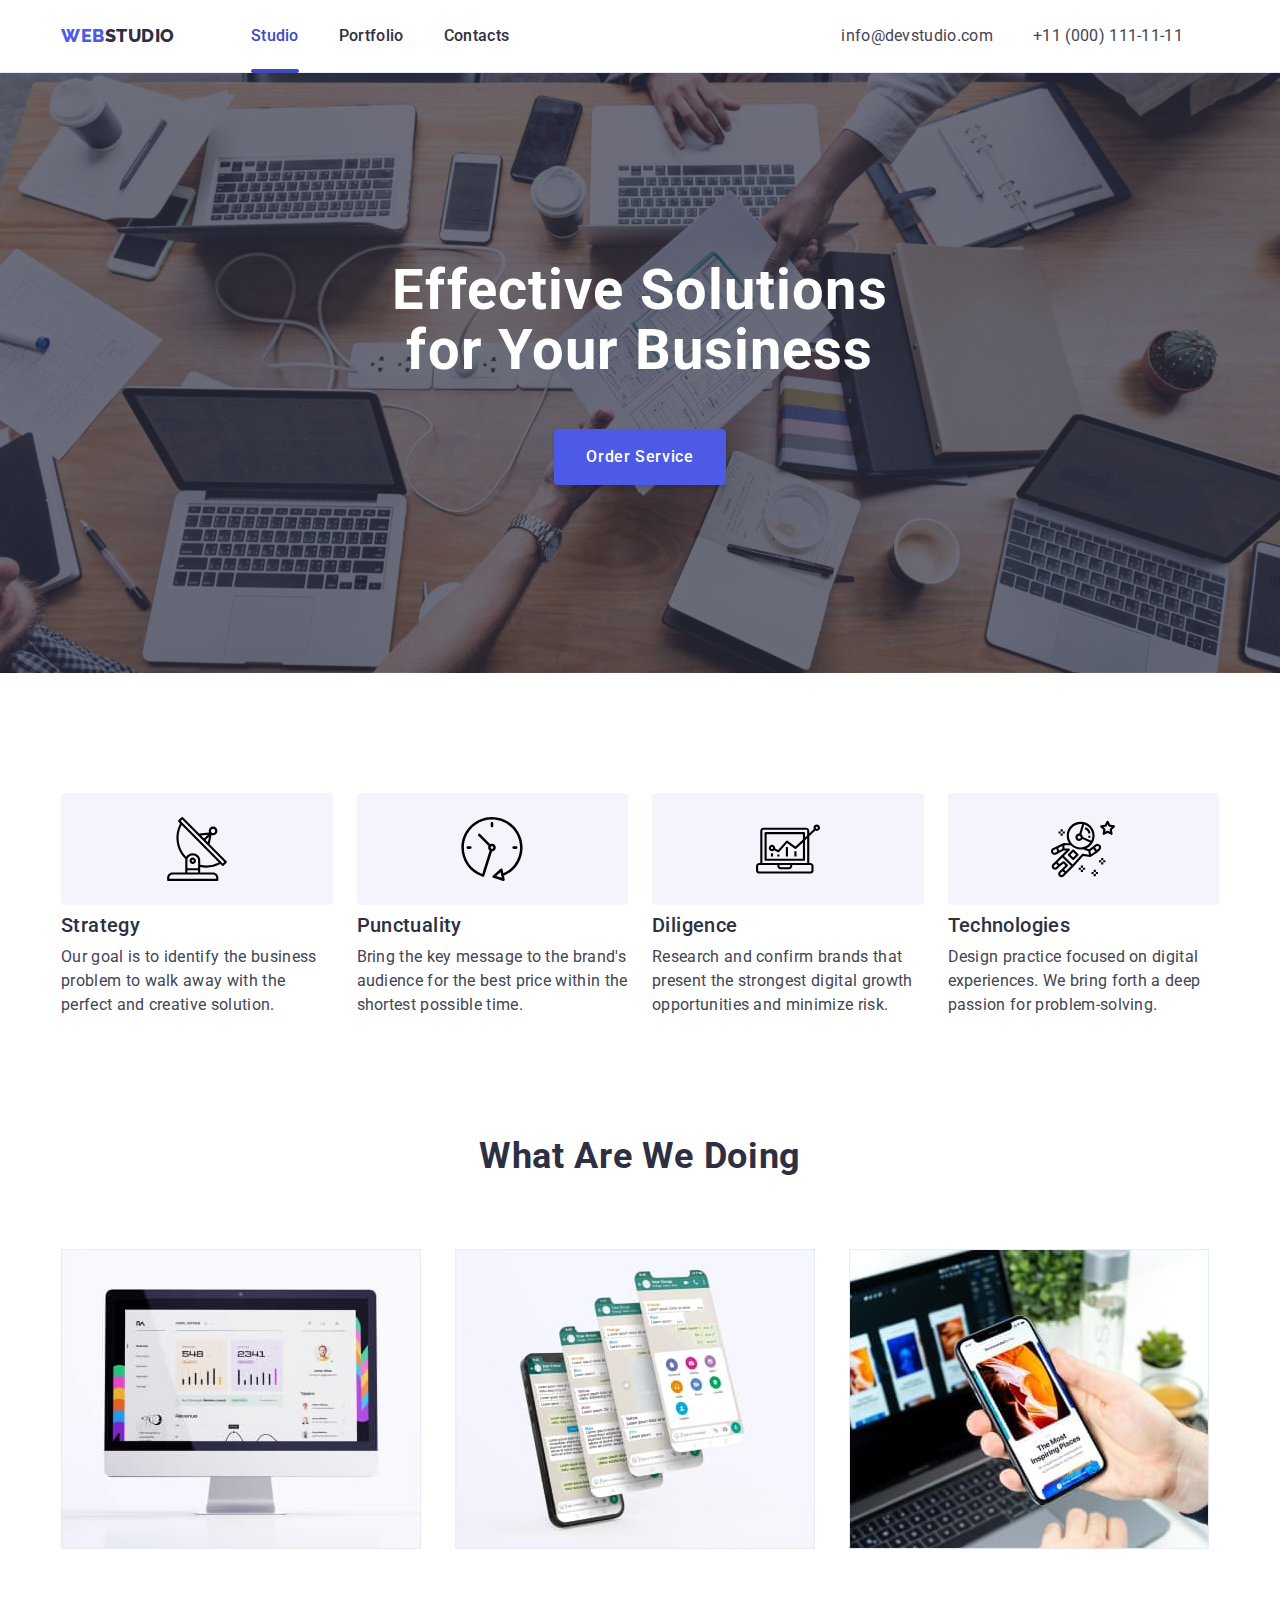
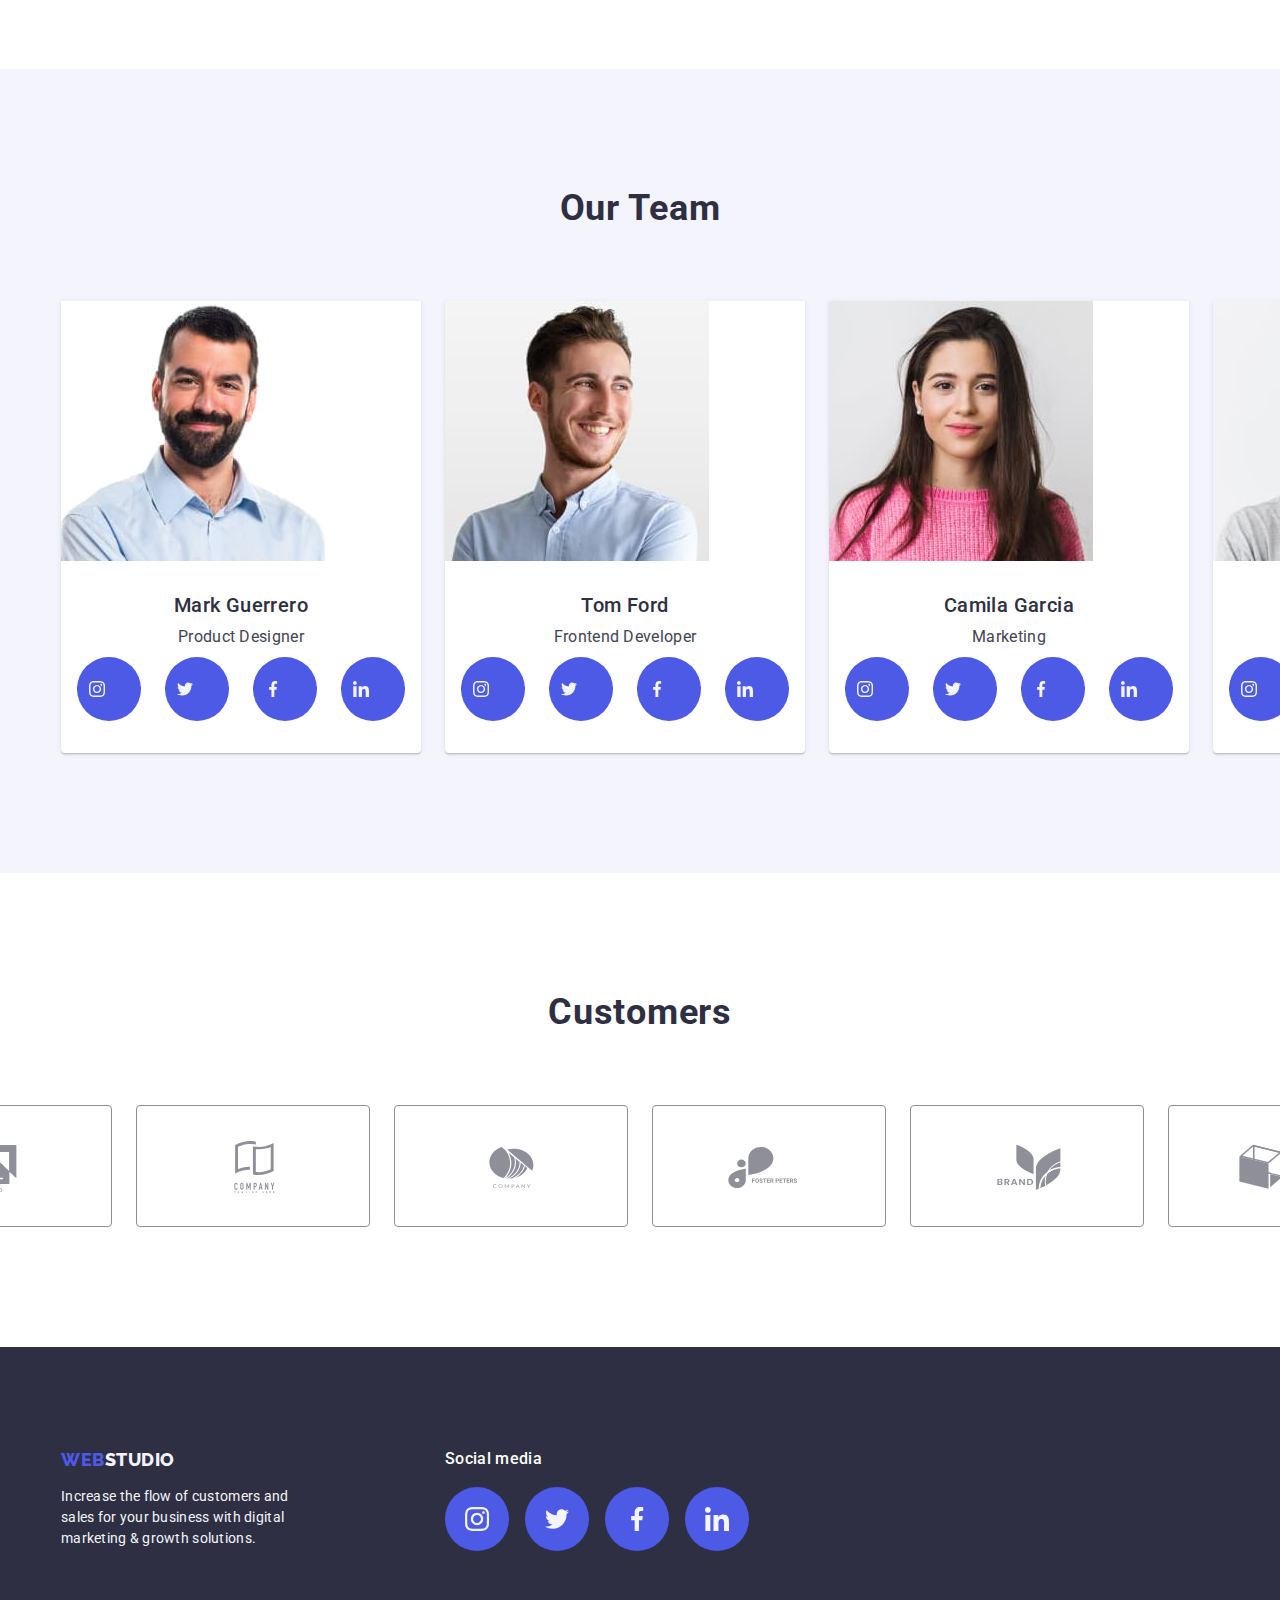
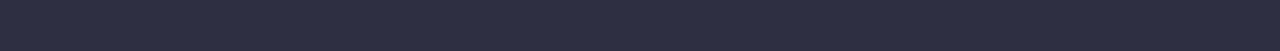
==== commit e1c005f6: "draft5" ====
--- a/index.html
+++ b/index.html
@@ -54,7 +54,7 @@
                     </li>
                     <li class="section-studio-list-element">
                         <div class="studio-image-box">
-                            <svg class="studio-list-images icon" width="64">
+                            <svg class="studio-list-images" width="64">
                                 <use href="./images/icons.svg#icon-clock"></use>
                             </svg>
                         </div>
@@ -63,7 +63,7 @@
                     </li>
                     <li class="section-studio-list-element">
                         <div class="studio-image-box">
-                            <svg class="studio-list-images icon" width="64">
+                            <svg class="studio-list-images" width="64">
                                 <use href="./images/icons.svg#icon-diagram"></use>
                             </svg>
                         </div>
@@ -72,7 +72,7 @@
                     </li>
                     <li class="section-studio-list-element">
                         <div class="studio-image-box">
-                            <svg class="studio-list-images icon" width="64">
+                            <svg class="studio-list-images" width="64">
                                 <use href="./images/icons.svg#icon-astronaut"></use>
                             </svg>
                         </div>
@@ -112,28 +112,28 @@
                             <ul class="social-links">
                                 <li class="social-links-item">
                                     <a href="https://www.instagram.com/" target="_blank" class="social-links-btn link">
-                                        <svg>
+                                        <svg class="icon">
                                             <use href="./images/icons.svg#icon-instagram" width="16"></use>
                                         </svg>
                                     </a>
                                 </li>
                                 <li class="social-links-item">
                                     <a href="https://www.twitter.com/" target="_blank" class="social-links-btn link">
-                                        <svg>
+                                        <svg class="icon">
                                             <use href="./images/icons.svg#icon-twitter" width="16"></use>
                                         </svg>
                                     </a>
                                 </li>
                                 <li class="social-links-item">
                                     <a href="https://www.facebook.com/" target="_blank" class="social-links-btn link">
-                                        <svg>
+                                        <svg class="icon">
                                             <use href="./images/icons.svg#icon-facebook" width="16"></use>
                                         </svg>
                                     </a>
                                 </li">
                                 <li class="social-links-item">
                                     <a href="https://www.linkedin.com/" target="_blank" class="social-links-btn link">
-                                        <svg>
+                                        <svg class="icon">
                                             <use href="./images/icons.svg#icon-linkedin" width="16"></use>
                                         </svg>
                                     </a>
@@ -149,28 +149,28 @@
                             <ul class="social-links">
                                 <li class="social-links-item">
                                     <a href="https://www.instagram.com/" target="_blank" class="social-links-btn link">
-                                        <svg>
+                                        <svg class="icon">
                                             <use href="./images/icons.svg#icon-instagram" width="16"></use>
                                         </svg>
                                     </a>
                                 </li>
                                 <li class="social-links-item">
                                     <a href="https://www.twitter.com/" target="_blank" class="social-links-btn link">
-                                        <svg>
+                                        <svg class="icon">
                                             <use href="./images/icons.svg#icon-twitter" width="16"></use>
                                         </svg>
                                     </a>
                                 </li>
                                 <li class="social-links-item">
                                     <a href="https://www.facebook.com/" target="_blank" class="social-links-btn link">
-                                        <svg>
+                                        <svg class="icon">
                                             <use href="./images/icons.svg#icon-facebook" width="16"></use>
                                         </svg>
                                     </a>
                                 </li">
                                 <li class="social-links-item">
                                     <a href="https://www.linkedin.com/" target="_blank" class="social-links-btn link">
-                                        <svg>
+                                        <svg class="icon">
                                             <use href="./images/icons.svg#icon-linkedin" width="16"></use>
                                         </svg>
                                     </a>
@@ -186,28 +186,28 @@
                             <ul class="social-links">
                                 <li class="social-links-item">
                                     <a href="https://www.instagram.com/" target="_blank" class="social-links-btn link">
-                                        <svg>
+                                        <svg class="icon">
                                             <use href="./images/icons.svg#icon-instagram" width="16"></use>
                                         </svg>
                                     </a>
                                 </li>
                                 <li class="social-links-item">
                                     <a href="https://www.twitter.com/" target="_blank" class="social-links-btn link">
-                                        <svg>
+                                        <svg class="icon">
                                             <use href="./images/icons.svg#icon-twitter" width="16"></use>
                                         </svg>
                                     </a>
                                 </li>
                                 <li class="social-links-item">
                                     <a href="https://www.facebook.com/" target="_blank" class="social-links-btn link">
-                                        <svg>
+                                        <svg class="icon">
                                             <use href="./images/icons.svg#icon-facebook" width="16"></use>
                                         </svg>
                                     </a>
                                 </li">
                                 <li class="social-links-item">
                                     <a href="https://www.linkedin.com/" target="_blank" class="social-links-btn link">
-                                        <svg>
+                                        <svg class="icon">
                                             <use href="./images/icons.svg#icon-linkedin" width="16"></use>
                                         </svg>
                                     </a>
@@ -223,28 +223,28 @@
                             <ul class="social-links">
                                 <li class="social-links-item">
                                     <a href="https://www.instagram.com/" target="_blank" class="social-links-btn link">
-                                        <svg>
+                                        <svg class="icon">
                                             <use href="./images/icons.svg#icon-instagram" width="16"></use>
                                         </svg>
                                     </a>
                                 </li>
                                 <li class="social-links-item">
                                     <a href="https://www.twitter.com/" target="_blank" class="social-links-btn link">
-                                        <svg>
+                                        <svg class="icon">
                                             <use href="./images/icons.svg#icon-twitter" width="16"></use>
                                         </svg>
                                     </a>
                                 </li>
                                 <li class="social-links-item">
                                     <a href="https://www.facebook.com/" target="_blank" class="social-links-btn link">
-                                        <svg>
+                                        <svg class="icon">
                                             <use href="./images/icons.svg#icon-facebook" width="16"></use>
                                         </svg>
                                     </a>
                                 </li">
                                 <li class="social-links-item">
                                     <a href="https://www.linkedin.com/" target="_blank" class="social-links-btn link">
-                                        <svg>
+                                        <svg class="icon">
                                             <use href="./images/icons.svg#icon-linkedin" width="16"></use>
                                         </svg>
                                     </a>
@@ -258,45 +258,46 @@
         <section class="section-studio-fifth">
             <div class="container">
                 <h2 class="section-studio-title">Customers</h2>
+
                 <ul class="customers-list">
                     <li class="customers-list-item">
                         <a href="" class="client-link">
-                            <svg class="costomers-logo" width="104" height="56">
+                            <svg class="icon" width="104" height="56">
                                 <use href="./images/icons.svg#icon-logo-client-1"></use>
                             </svg>
                         </a>
                     </li>
                     <li class="customers-list-item">
                         <a href="" class="client-link">
-                            <svg class="costomers-logo" width="104" height="56">
+                            <svg class="icon" width="104" height="56">
                                 <use href="./images/icons.svg#icon-logo-client-2"></use>
                             </svg>
                         </a>
                     </li>
                     <li class="customers-list-item">
                         <a href="" class="client-link">
-                            <svg class="costomers-logo" width="104" height="56">
+                            <svg class="icon" width="104" height="56">
                                 <use href="./images/icons.svg#icon-logo-client-3"></use>
                             </svg>
                         </a>
                     </li>
                     <li class="customers-list-item">
                         <a href="" class="client-link">
-                            <svg class="costomers-logo" width="104" height="56">
+                            <svg class="icon" width="104" height="56">
                                 <use href="./images/icons.svg#icon-logo-client-4"></use>
                             </svg>  
                         </a>
                     </li>           
                     <li class="customers-list-item">
                         <a href="" class="client-link">
-                            <svg class="costomers-logo" width="104" height="56">
+                            <svg class="icon" width="104" height="56">
                                 <use href="./images/icons.svg#icon-logo-client-5"></use>
                             </svg>  
                         </a>
                     </li>               
                     <li class="customers-list-item">
                         <a href="" class="client-link">
-                            <svg class="costomers-logo" width="104" height="56">
+                            <svg class="icon" width="104" height="56">
                                 <use href="./images/icons.svg#icon-logo-client-6"></use>
                             </svg>
                         </a>
@@ -319,28 +320,28 @@
                     <ul class="footer-social-list">
                         <li class="footer-social-item">
                             <a href="https://www.instagram.com/" target="_blank" class="social-links-btn link">
-                                <svg class="footer-links-btn" width="24" height="24" class="icon">
+                                <svg class="footer-links-btn icon" width="24" height="24">
                                     <use href="./images/icons.svg#icon-instagram"></use>
                                 </svg>
                             </a> 
                         </li>
                         <li class="footer-social-item">
                             <a href="https://www.twitter.com/" target="_blank" class="social-links-btn link">
-                                <svg class="footer-links-btn" width="24" height="24" class="icon">
+                                <svg class="footer-links-btn icon" width="24" height="24">
                                     <use href="./images/icons.svg#icon-twitter"></use>
                                 </svg>
                             </a> 
                         </li>
                         <li class="footer-social-item">
                             <a href="https://www.ifacebook.com/" target="_blank" class="social-links-btn link">
-                                <svg class="footer-links-btn" width="24" height="24" class="icon">
+                                <svg class="footer-links-btn icon" width="24" height="24">
                                     <use href="./images/icons.svg#icon-facebook"></use>
                                 </svg>
                             </a> 
                         </li>
                         <li class="footer-social-item">
                             <a href="https://www.linkedin.com/" target="_blank" class="social-links-btn link">
-                                <svg class="footer-links-btn" width="24" height="24" class="icon">
+                                <svg class="footer-links-btn icon" width="24" height="24">
                                     <use href="./images/icons.svg#icon-linkedin"></use>
                                 </svg>
                             </a> 
--- a/css/styles.css
+++ b/css/styles.css
@@ -71,7 +71,7 @@
     overflow: hidden;
     }
 .icon {
-    fill: currentColor;
+    fill: none;
 }
 /* header */
 header {
@@ -122,16 +122,16 @@
     padding: 24px 0;
 
     display: flex;
-  align-items: center;
-  justify-content: center;
-  flex-direction: column;
-  transition: color 250ms cubic-bezier(0.4, 0, 0.2, 1);
-  position: relative;
+    align-items: center;
+    justify-content: center;
+    flex-direction: column;
+    transition: color 250ms cubic-bezier(0.4, 0, 0.2, 1);
+    position: relative;
 }
 .current {
     color: #404bbf;
-  }
-  .current::after {
+}
+.current::after {
     margin-top: 20px;
     position: absolute;
     left: 0;
@@ -141,8 +141,8 @@
     height: 4px;
     background-color: #404bbf;
     border-radius: 2px;
-  }
-  .current-portfolio::after {
+}
+.current-portfolio::after {
     margin-top: 20px;
     position: absolute;
     left: 0;
@@ -152,7 +152,7 @@
     height: 4px;
     background-color: #404bbf;
     border-radius: 2px;
-  }
+}
 
 .nav-menu-studio:hover,
 .nav-menu-studio:focus {
@@ -325,6 +325,19 @@
 .social-links .link:hover {
     background-color: var(--primary-success-color);
 }
+.section-studio-fourth .icon {
+    fill: var(--cloud);
+}
+.footer-social-item .icon {
+    fill: var(--cloud);
+}
+/* customers section */
+.section-studio-fifth .icon {     
+    fill: currentColor;  
+}
+.section-studio-fifth .icon:hover {     
+    fill: currentColor;  
+}
 .customers-list {
     display: flex;
     justify-content: center;
@@ -332,22 +345,33 @@
     gap: 24px;
     padding: 0;
     margin: 0;
-    list-style: none;    
-}
-.client-link {     
-    fill: #2a2a2a;    
-}
-.client-link:hover {
-    fill: var(--pressed-state-color);
-}
-
-.customers-list-item {
+}
+.client-link {
     border-radius: 4px;
     border: 1px solid var(--helper-text-color);
+    display: flex;
+    align-items: center;
+    justify-content: center;
     width: 168px;
     height: 88px;
     padding: 16px 32px;
-}
+    color: #404bbf;
+    transition: border-color 250ms cubic-bezier(0.4, 0, 0.2, 1),
+    color 250ms cubic-bezier(0.4, 0, 0.2, 1);
+    color: var(--helper-text-color);
+}
+.section-studio-fifth .icon {     
+    fill: var(--helper-text-color);  
+}
+.customers-list .client-link:hover,
+.customers-list .client-link:focus {
+    fill: var(--pressed-state-color); 
+    border: 1px solid #404bbf;
+}
+.section-studio-fifth .icon:hover {     
+    fill: var(--pressed-state-color);  
+}
+
 
 /* footer */
 .footer {
@@ -396,12 +420,12 @@
     justify-content: center;
     display: flex;
     align-items: center;
-    color: #f4f4fd;
+    color: var(--cloud);
     transition: background-color 250ms cubic-bezier(0.4, 0, 0.2, 1);
 }
 .social-links-btn:hover,
 .social-links-btn:focus {
-    background-color: #31d0aa;
+    background-color: var(--primary-success-color);
 }
 .footer-social-list .icon {
     fill: currentColor;
@@ -455,16 +479,15 @@
     display: flex;
     width: calc((100% - 48px)/3);
     border-bottom: 1px solid var(--primary-accent-color);
-    }
-.portfolio-job-projects-item {
-    width: calc((100% - 48px)/3);         
+    width: calc((100% - 48px)/3); 
+    box-shadow: 0px 2px 1px 0px rgba(46, 47, 66, 0.08), 0px 1px 1px 0px rgba(46, 47, 66, 0.16), 0px 1px 6px 0px rgba(46, 47, 66, 0.08);        
 }
 .portfolio-job-projects-list {
     display: flex;
     flex-wrap: wrap;
     column-gap: 24px;
     row-gap: 48px;
-    }
+}
 .portfolio-job-projects-name {
     display: flex;
     font-weight: 500;
@@ -486,12 +509,12 @@
     border: 1px solid var(--primary-accent-color);
     border-top: none;
 }
+/* overlay */
 .overlay {
     display: inline-block;
     padding: 8px;
-    background-color: #3f51b5;
-    color: #fff;
-    font-family: sans-serif;
+    background-color: var(--primary-brand-color);
+    color: var(--primary-white-color);
     position: absolute;
     top: 0;
     left: 0;
@@ -503,34 +526,17 @@
 .portfolio-job-projects-item:hover .overlay {
     transform: translateY(0);
 }
-/* .portfolio-photo {
-    overflow: hidden;
-} */
-
-.overlay {
+.overlay-text {
     position: absolute;
     top: 0;
-    left: 0;
-    width: 100%;
-    height: 100%;  
-    transform: translateY(100%);
-    transition: transform 250ms ease-in-out;
-}
-.overlay-text {
-    position: absolute;
-    top: 0;
-    font-size: 16px;
-    line-height: 1.5;
-    letter-spacing: 0.02em;
-    padding: 40px 32px;
-    background-color: #4d5ae5;
+    font-size: 16px;
+    line-height: 1.5;
+    letter-spacing: 0.02em;
+    padding: 40px 32px 0 32px;
     height: 100%;
     width: 100%;
-    color: #f4f4fd;
+    color: var(--cloud);
     transition: transform 250ms cubic-bezier(0.4, 0, 0.2, 1);
-}
-.job-project-overlay:hover .overlay {
-    transform: translateY(0);
 }
 .job-project-overlay {
     position: relative;
@@ -559,14 +565,12 @@
     transform: translate(-50%, -50%) scale(1);
     width: 408px;
     min-height: 584px;
-    background: #fcfcfc;
     border-radius: 4px;
-    box-shadow: 0px 1px 1px rgba(0, 0, 0, 0.14), 0px 1px 3px rgba(0, 0, 0, 0.12),
-    0px 2px 1px rgba(0, 0, 0, 0.2);
-    transition: transform 250ms cubic-bezier(0.4, 0, 0.2, 1);
+    background: var(--dairy, #FCFCFC);
+    box-shadow: 0px 2px 1px 0px rgba(0, 0, 0, 0.20), 0px 1px 3px 0px rgba(0, 0, 0, 0.12), 0px 1px 1px 0px rgba(0, 0, 0, 0.14);
 }
 .modal-button {
-    background-color: #e7e9fc;
+    background-color: var(--primary-accent-color);
     border: 1px solid rgba(0, 0, 0, 0.1);
     display: flex;
     align-items: center;
@@ -582,10 +586,14 @@
 }
 .modal-button:hover,
 .modal-button:focus {
-    color: #fff;
-    background-color: #404bbf;
-    border-radius: none;
+    color: var(--primary-white-color);
+    background-color: var(--pressed-state-color);
 }
 .modal-button .icon {
     transition: fill 250ms cubic-bezier(0.4, 0, 0.2, 1);
-}
+    fill: var(--primary-black-color);
+}
+.modal-button .icon:focus,
+.modal-button .icon:hover {
+    fill: var(--primary-white-color);
+}
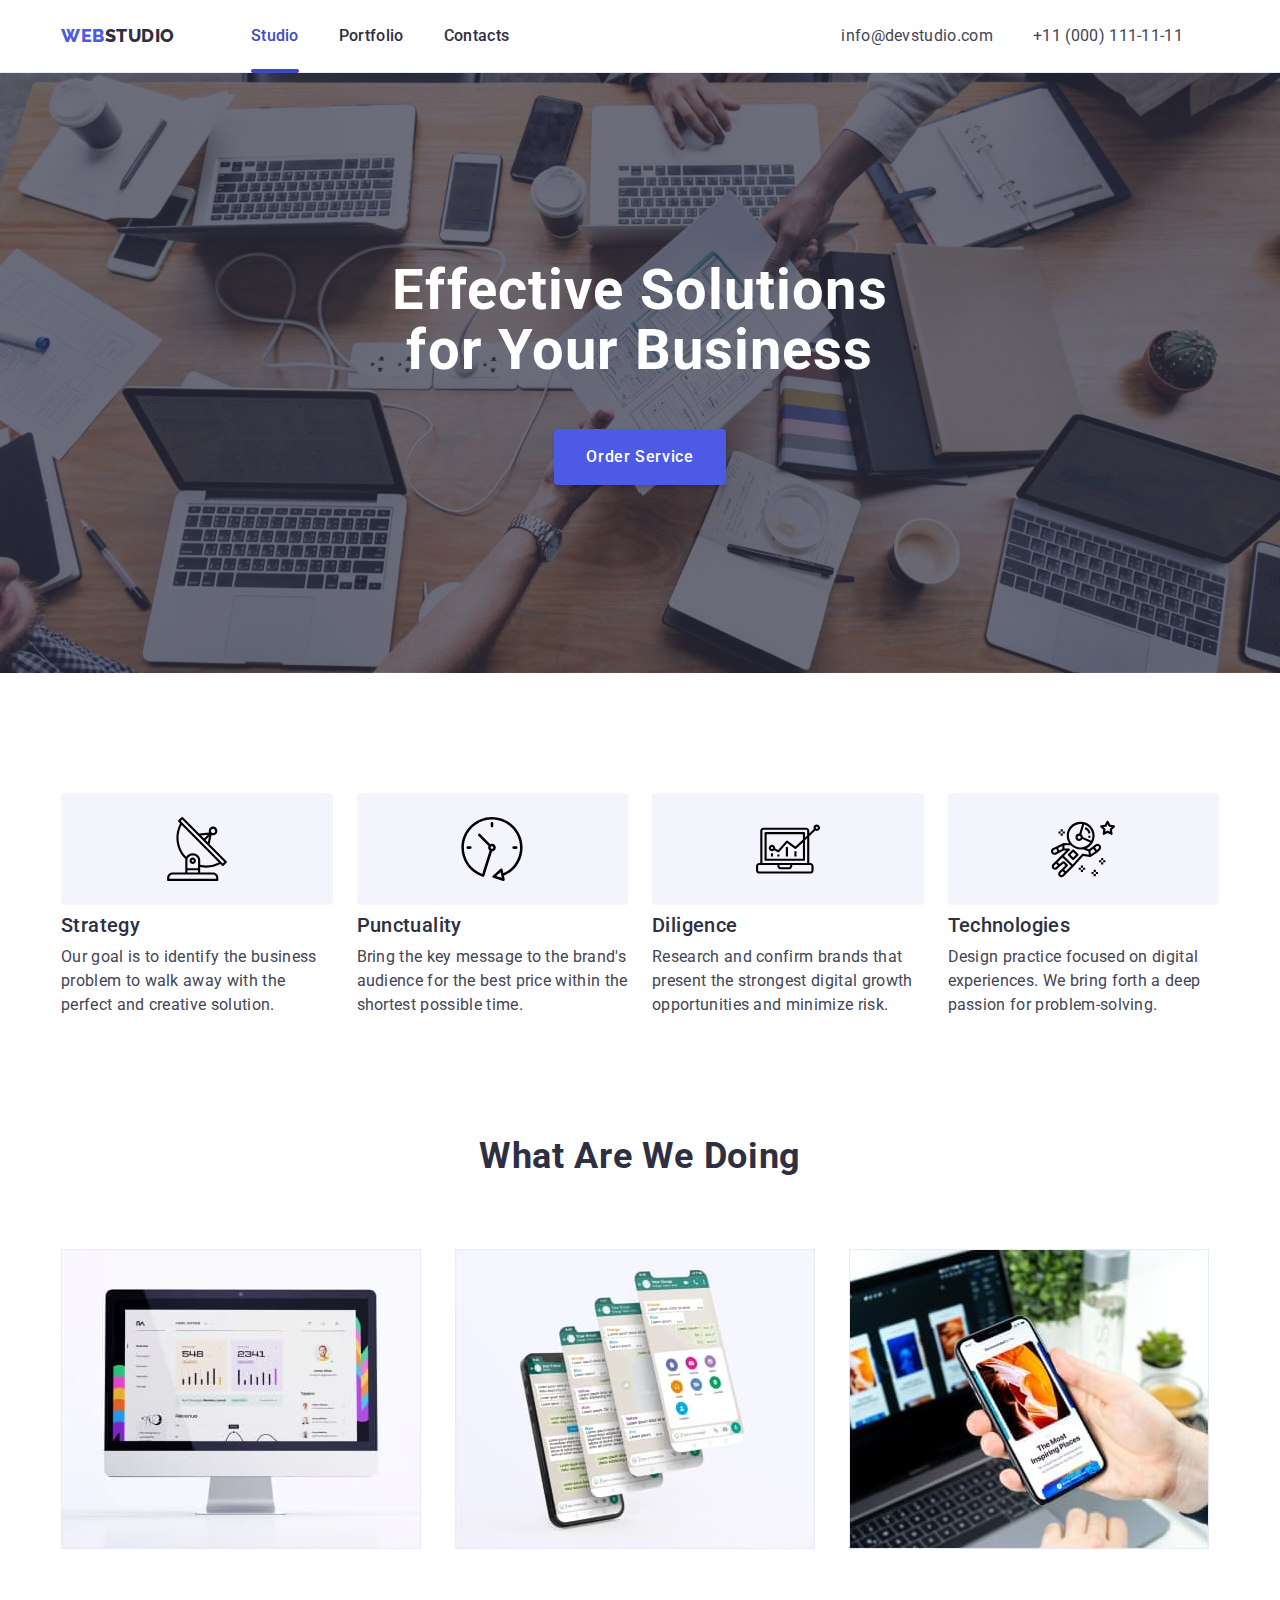
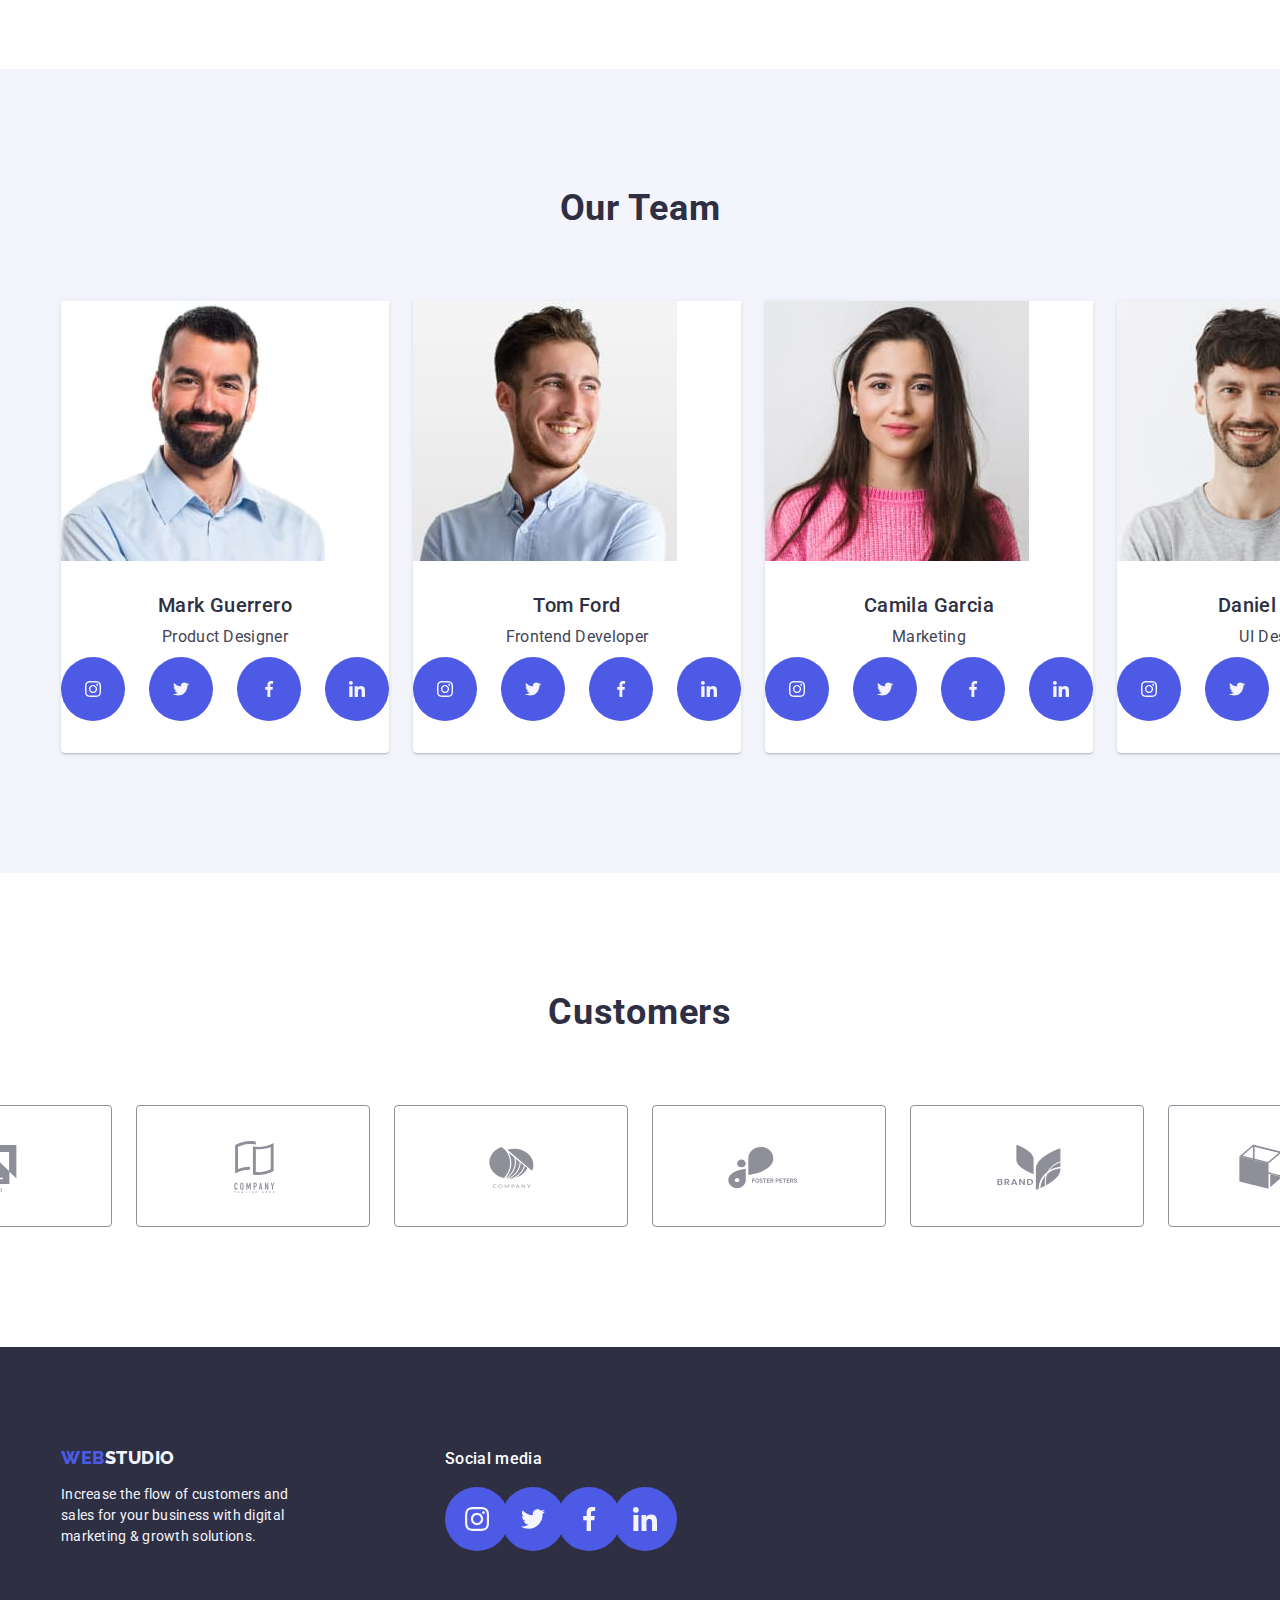
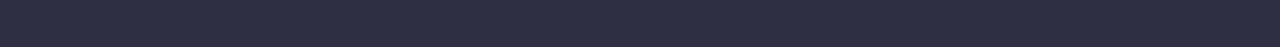
==== commit 024e472d: "draft 7" ====
--- a/index.html
+++ b/index.html
@@ -45,7 +45,7 @@
                 <ul class="section-studio-list list">
                     <li class="section-studio-list-element">
                         <div class="studio-image-box">
-                            <svg class="studio-list-images" width="64">
+                            <svg class="studio-list-images" width="64" height="64">
                                 <use href="./images/icons.svg#icon-antenna"></use>
                             </svg>
                         </div>
@@ -54,7 +54,7 @@
                     </li>
                     <li class="section-studio-list-element">
                         <div class="studio-image-box">
-                            <svg class="studio-list-images" width="64">
+                            <svg class="studio-list-images" width="64" height="64">
                                 <use href="./images/icons.svg#icon-clock"></use>
                             </svg>
                         </div>
@@ -63,7 +63,7 @@
                     </li>
                     <li class="section-studio-list-element">
                         <div class="studio-image-box">
-                            <svg class="studio-list-images" width="64">
+                            <svg class="studio-list-images" width="64" height="64">
                                 <use href="./images/icons.svg#icon-diagram"></use>
                             </svg>
                         </div>
@@ -72,7 +72,7 @@
                     </li>
                     <li class="section-studio-list-element">
                         <div class="studio-image-box">
-                            <svg class="studio-list-images" width="64">
+                            <svg class="studio-list-images" width="64" height="64">
                                 <use href="./images/icons.svg#icon-astronaut"></use>
                             </svg>
                         </div>
@@ -112,29 +112,29 @@
                             <ul class="social-links">
                                 <li class="social-links-item">
                                     <a href="https://www.instagram.com/" target="_blank" class="social-links-btn link">
-                                        <svg class="icon">
-                                            <use href="./images/icons.svg#icon-instagram" width="16"></use>
+                                        <svg class="icon" width="16" height="16">
+                                            <use href="./images/icons.svg#icon-instagram"></use>
                                         </svg>
                                     </a>
                                 </li>
                                 <li class="social-links-item">
                                     <a href="https://www.twitter.com/" target="_blank" class="social-links-btn link">
-                                        <svg class="icon">
-                                            <use href="./images/icons.svg#icon-twitter" width="16"></use>
+                                        <svg class="icon" width="16" height="16">
+                                            <use href="./images/icons.svg#icon-twitter"></use>
                                         </svg>
                                     </a>
                                 </li>
                                 <li class="social-links-item">
                                     <a href="https://www.facebook.com/" target="_blank" class="social-links-btn link">
-                                        <svg class="icon">
-                                            <use href="./images/icons.svg#icon-facebook" width="16"></use>
-                                        </svg>
-                                    </a>
-                                </li">
+                                        <svg class="icon" width="16" height="16">
+                                            <use href="./images/icons.svg#icon-facebook"></use>
+                                        </svg>
+                                    </a>
+                                </li>
                                 <li class="social-links-item">
                                     <a href="https://www.linkedin.com/" target="_blank" class="social-links-btn link">
-                                        <svg class="icon">
-                                            <use href="./images/icons.svg#icon-linkedin" width="16"></use>
+                                        <svg class="icon" width="16" height="16">
+                                            <use href="./images/icons.svg#icon-linkedin"></use>
                                         </svg>
                                     </a>
                                 </li>
@@ -149,29 +149,29 @@
                             <ul class="social-links">
                                 <li class="social-links-item">
                                     <a href="https://www.instagram.com/" target="_blank" class="social-links-btn link">
-                                        <svg class="icon">
-                                            <use href="./images/icons.svg#icon-instagram" width="16"></use>
+                                        <svg class="icon" width="16" height="16">
+                                            <use href="./images/icons.svg#icon-instagram"></use>
                                         </svg>
                                     </a>
                                 </li>
                                 <li class="social-links-item">
                                     <a href="https://www.twitter.com/" target="_blank" class="social-links-btn link">
-                                        <svg class="icon">
-                                            <use href="./images/icons.svg#icon-twitter" width="16"></use>
+                                        <svg class="icon" width="16" height="16">
+                                            <use href="./images/icons.svg#icon-twitter"></use>
                                         </svg>
                                     </a>
                                 </li>
                                 <li class="social-links-item">
                                     <a href="https://www.facebook.com/" target="_blank" class="social-links-btn link">
-                                        <svg class="icon">
-                                            <use href="./images/icons.svg#icon-facebook" width="16"></use>
-                                        </svg>
-                                    </a>
-                                </li">
+                                        <svg class="icon" width="16" height="16">
+                                            <use href="./images/icons.svg#icon-facebook"></use>
+                                        </svg>
+                                    </a>
+                                </li>
                                 <li class="social-links-item">
                                     <a href="https://www.linkedin.com/" target="_blank" class="social-links-btn link">
-                                        <svg class="icon">
-                                            <use href="./images/icons.svg#icon-linkedin" width="16"></use>
+                                        <svg class="icon" width="16" height="16">
+                                            <use href="./images/icons.svg#icon-linkedin"></use>
                                         </svg>
                                     </a>
                                 </li>
@@ -186,29 +186,29 @@
                             <ul class="social-links">
                                 <li class="social-links-item">
                                     <a href="https://www.instagram.com/" target="_blank" class="social-links-btn link">
-                                        <svg class="icon">
-                                            <use href="./images/icons.svg#icon-instagram" width="16"></use>
+                                        <svg class="icon" width="16" height="16">
+                                            <use href="./images/icons.svg#icon-instagram"></use>
                                         </svg>
                                     </a>
                                 </li>
                                 <li class="social-links-item">
                                     <a href="https://www.twitter.com/" target="_blank" class="social-links-btn link">
-                                        <svg class="icon">
-                                            <use href="./images/icons.svg#icon-twitter" width="16"></use>
+                                        <svg class="icon" width="16" height="16">
+                                            <use href="./images/icons.svg#icon-twitter"></use>
                                         </svg>
                                     </a>
                                 </li>
                                 <li class="social-links-item">
                                     <a href="https://www.facebook.com/" target="_blank" class="social-links-btn link">
-                                        <svg class="icon">
-                                            <use href="./images/icons.svg#icon-facebook" width="16"></use>
-                                        </svg>
-                                    </a>
-                                </li">
+                                        <svg class="icon" width="16" height="16">
+                                            <use href="./images/icons.svg#icon-facebook"></use>
+                                        </svg>
+                                    </a>
+                                </li>
                                 <li class="social-links-item">
                                     <a href="https://www.linkedin.com/" target="_blank" class="social-links-btn link">
-                                        <svg class="icon">
-                                            <use href="./images/icons.svg#icon-linkedin" width="16"></use>
+                                        <svg class="icon" width="16" height="16">
+                                            <use href="./images/icons.svg#icon-linkedin"></use>
                                         </svg>
                                     </a>
                                 </li>
@@ -223,29 +223,29 @@
                             <ul class="social-links">
                                 <li class="social-links-item">
                                     <a href="https://www.instagram.com/" target="_blank" class="social-links-btn link">
-                                        <svg class="icon">
-                                            <use href="./images/icons.svg#icon-instagram" width="16"></use>
+                                        <svg class="icon" width="16" height="16">
+                                            <use href="./images/icons.svg#icon-instagram"></use>
                                         </svg>
                                     </a>
                                 </li>
                                 <li class="social-links-item">
                                     <a href="https://www.twitter.com/" target="_blank" class="social-links-btn link">
-                                        <svg class="icon">
-                                            <use href="./images/icons.svg#icon-twitter" width="16"></use>
+                                        <svg class="icon" width="16" height="16">
+                                            <use href="./images/icons.svg#icon-twitter"></use>
                                         </svg>
                                     </a>
                                 </li>
                                 <li class="social-links-item">
                                     <a href="https://www.facebook.com/" target="_blank" class="social-links-btn link">
-                                        <svg class="icon">
-                                            <use href="./images/icons.svg#icon-facebook" width="16"></use>
-                                        </svg>
-                                    </a>
-                                </li">
+                                        <svg class="icon" width="16" height="16">
+                                            <use href="./images/icons.svg#icon-facebook"></use>
+                                        </svg>
+                                    </a>
+                                </li>
                                 <li class="social-links-item">
                                     <a href="https://www.linkedin.com/" target="_blank" class="social-links-btn link">
-                                        <svg class="icon">
-                                            <use href="./images/icons.svg#icon-linkedin" width="16"></use>
+                                        <svg class="icon" width="16" height="16">
+                                            <use href="./images/icons.svg#icon-linkedin"></use>
                                         </svg>
                                     </a>
                                 </li>
@@ -355,8 +355,8 @@
     <div class="backdrop is-hidden" data-modal>
         <div data-modal class="modal">
             <button data-modal-close class="modal-button" type="button">
-                <svg class="icon" width="8">
-                    <use href="images/icons.svg#icon-close-black"></use>
+                <svg class="icon" width="8" height="8">
+                    <use href="./images/icons.svg#icon-close-black"></use>
                 </svg>
             </button>
         </div>
--- a/css/styles.css
+++ b/css/styles.css
@@ -79,11 +79,12 @@
     margin: 0;
     list-style-type: none;   
     border-bottom: 1px solid var(--primary-accent-color);
+    box-shadow: 0px 1px 6px 0px rgba(46, 47, 66, 0.08), 0px 1px 1px 0px rgba(46, 47, 66, 0.16), 0px 2px 1px 0px rgba(46, 47, 66, 0.08);
 }
 .header .container {
     display: flex;
-    padding-left: 15;  
-    padding-right: 15;
+    padding-left: 15px;  
+    padding-right: 15px;
     align-items: center;
 }
 .navigation {
@@ -120,7 +121,6 @@
     line-height: 1.5;
     color: var(--primary-black-color);
     padding: 24px 0;
-
     display: flex;
     align-items: center;
     justify-content: center;
@@ -137,18 +137,18 @@
     left: 0;
     bottom: -1px;
     content: "";
-    width: 48px;
+    width: 100%;
     height: 4px;
     background-color: #404bbf;
     border-radius: 2px;
 }
-.current-portfolio::after {
+.nav-menu-studio:hover:after {
     margin-top: 20px;
     position: absolute;
     left: 0;
     bottom: -1px;
     content: "";
-    width: 66px;
+    width: 100%;
     height: 4px;
     background-color: #404bbf;
     border-radius: 2px;
@@ -164,6 +164,7 @@
     line-height: 1.5;
     letter-spacing: 0.02em;
     color: var(--body-text-color);
+    transition: color 250ms cubic-bezier(0.4, 0, 0.2, 1);;
 }
 .address-menu-list-item:hover,
 .address-menu-list-item:focus {
@@ -298,7 +299,7 @@
     background-color: var(--primary-white-color);
 }
 .team-name-position {
-    padding: 32px 16px;
+    padding: 32px 0;
 }
 .social-links {
     display: flex;
@@ -328,9 +329,7 @@
 .section-studio-fourth .icon {
     fill: var(--cloud);
 }
-.footer-social-item .icon {
-    fill: var(--cloud);
-}
+
 /* customers section */
 .section-studio-fifth .icon {     
     fill: currentColor;  
@@ -365,11 +364,11 @@
 }
 .customers-list .client-link:hover,
 .customers-list .client-link:focus {
-    fill: var(--pressed-state-color); 
+    fill: #404bbf; 
     border: 1px solid #404bbf;
 }
 .section-studio-fifth .icon:hover {     
-    fill: var(--pressed-state-color);  
+    fill: #404bbf;  
 }
 
 
@@ -377,6 +376,10 @@
 .footer {
     background-color: var(--primary-black-color);
     padding: 100px 0;
+}
+.footer-wrap {
+    display: flex;
+    align-items: baseline;	
 }
 .footer-logo {
     display: inline-block;
@@ -399,10 +402,7 @@
     letter-spacing: 0.02em;
     max-width: 264px;
 }
-.footer-wrap {
-    display: flex;
-    align-items: center;	
-}
+
 .footer-part-first {
     margin-right: 120px;
 }
@@ -413,36 +413,37 @@
 .social-links-btn {
     border-radius: 50%;
     background-color: var(--primary-brand-color);
+    width: 100%;
+    height: 100%;
+    padding: 12px;
+    border-radius: 50%;
+    justify-content: center;
+    display: flex;
+    align-items: center;
+    color: var(--cloud);
+    transition: background-color 250ms cubic-bezier(0.4, 0, 0.2, 1);
+}
+.social-links-btn:hover,
+.social-links-btn:focus {
+    background-color: #31d0aa;
+}
+.footer-social-list .icon {
+    fill: currentColor;
+}
+.footer-links-btn {
+    fill: var(--cloud);
+}
+.footer-box-text {
+    color: var(--primary-white-color);
+    font-size: 16px;
+    font-weight: 500;
+    line-height: 1.5;
+    letter-spacing: 0.02em;
+    margin-bottom: 16px;
+}
+.footer-social-item {
     width: 40px;
     height: 40px;
-    padding: 12px;
-    border-radius: 50%;
-    justify-content: center;
-    display: flex;
-    align-items: center;
-    color: var(--cloud);
-    transition: background-color 250ms cubic-bezier(0.4, 0, 0.2, 1);
-}
-.social-links-btn:hover,
-.social-links-btn:focus {
-    background-color: var(--primary-success-color);
-}
-.footer-social-list .icon {
-    fill: currentColor;
-}
-.footer-box-text {
-    color: var(--white, #FFF);
-    font-size: 16px;
-    font-weight: 500;
-    line-height: 1.5;
-    letter-spacing: 0.02em;
-}
-.footer-second-box {
-    display: flex;
-    flex-direction: column;
-    gap: 16px;
-    justify-content: center;
-    align-self: baseline;
 }
 
 /* portfolio */
@@ -456,7 +457,11 @@
     gap: 24px;
     margin-bottom: 72px;
 }
+.portfolio-buttons-list-items {
+    transition: color 250ms cubic-bezier(0.4, 0, 0.2, 1), background-color 250ms cubic-bezier(0.4, 0, 0.2, 1), border-color 250ms cubic-bezier(0.4, 0, 0.2, 1), box-shadow 250ms cubic-bezier(0.4, 0, 0.2, 1);
+}
 .portfolio-button-item {
+    box-shadow: 0px 2px 2px 0px rgba(0, 0, 0, 0.12), 0px 2px 1px 0px rgba(0, 0, 0, 0.08), 0px 3px 1px 0px rgba(0, 0, 0, 0.10);
     font-family: var(--primary-font);
     background-color: var(--cloud);
     color: var(--primary-brand-color);
@@ -471,16 +476,29 @@
 }
 .portfolio-button-item:hover,
 .portfolio-button-item:focus {
+    box-shadow: 0px 2px 2px 0px rgba(0, 0, 0, 0.12), 0px 2px 1px 0px rgba(0, 0, 0, 0.08), 0px 3px 1px 0px rgba(0, 0, 0, 0.10);
     color: var(--primary-white-color);
     background-color: var(--pressed-state-color);
     border: 1px solid transparent;
 }
+.portfolio-card-link {
+    transition: box-shadow 250ms cubic-bezier(0.4, 0, 0.2, 1); 
+}
+.portfolio-card-link:hover,
+.portfolio-card-link:focus {
+    transform: translateY(0%);
+}
 .portfolio-job-projects-item {
+    transition: box-shadow 250ms cubic-bezier(0.4, 0, 0.2, 1); 
     display: flex;
     width: calc((100% - 48px)/3);
     border-bottom: 1px solid var(--primary-accent-color);
     width: calc((100% - 48px)/3); 
     box-shadow: 0px 2px 1px 0px rgba(46, 47, 66, 0.08), 0px 1px 1px 0px rgba(46, 47, 66, 0.16), 0px 1px 6px 0px rgba(46, 47, 66, 0.08);        
+}
+.portfolio-job-projects-item:hover,
+.portfolio-job-projects-item:focus {
+    box-shadow: 0px 1px 6px rgba(46, 47, 66, 0.08), 0px 1px 1px rgba(46, 47, 66, 0.16), 0px 2px 1px rgba(46, 47, 66, 0.08);
 }
 .portfolio-job-projects-list {
     display: flex;
@@ -532,7 +550,9 @@
     font-size: 16px;
     line-height: 1.5;
     letter-spacing: 0.02em;
-    padding: 40px 32px 0 32px;
+    padding: 40px 32px;
+    background-color: #4d5ae5;
+    /* transform: translateY(100%); */
     height: 100%;
     width: 100%;
     color: var(--cloud);
@@ -567,9 +587,12 @@
     min-height: 584px;
     border-radius: 4px;
     background: var(--dairy, #FCFCFC);
+    transition: transform 250ms cubic-bezier(0.4, 0, 0.2, 1);
     box-shadow: 0px 2px 1px 0px rgba(0, 0, 0, 0.20), 0px 1px 3px 0px rgba(0, 0, 0, 0.12), 0px 1px 1px 0px rgba(0, 0, 0, 0.14);
 }
 .modal-button {
+    padding: 0;
+    cursor: pointer;
     background-color: var(--primary-accent-color);
     border: 1px solid rgba(0, 0, 0, 0.1);
     display: flex;
@@ -586,6 +609,7 @@
 }
 .modal-button:hover,
 .modal-button:focus {
+    border: none;
     color: var(--primary-white-color);
     background-color: var(--pressed-state-color);
 }
@@ -595,5 +619,5 @@
 }
 .modal-button .icon:focus,
 .modal-button .icon:hover {
-    fill: var(--primary-white-color);
-}
+    fill: #ffffff;
+}
